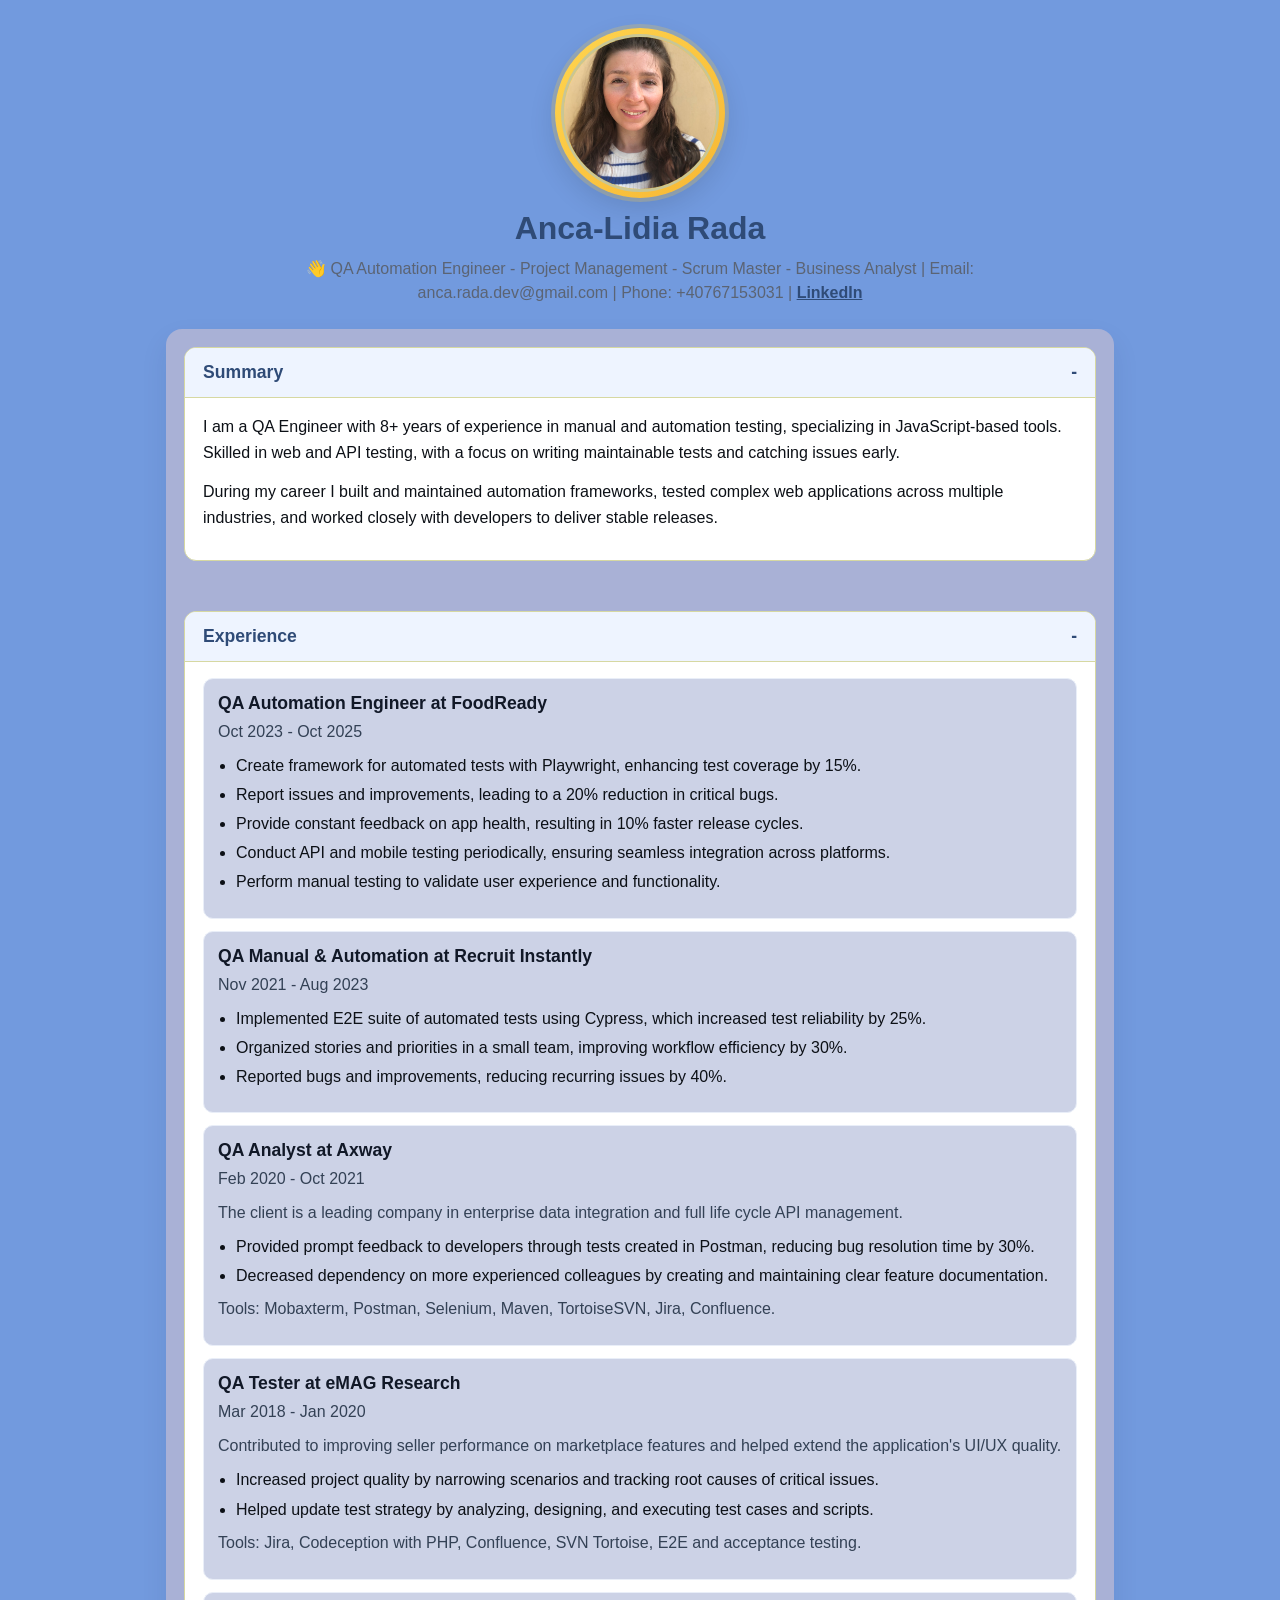
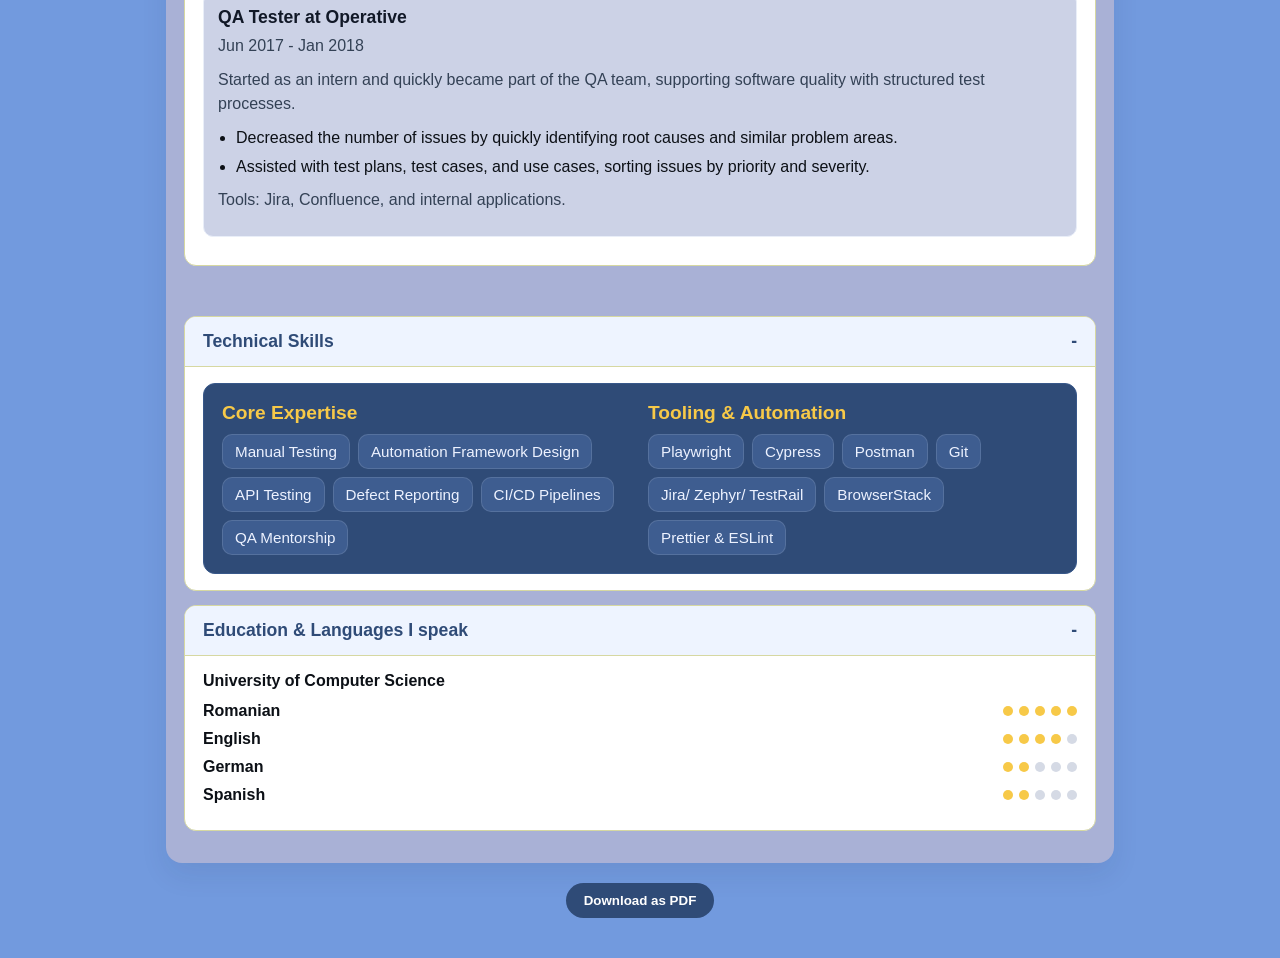
==== index.html @ 8cb0138d "update for small typos" ====
<!DOCTYPE html>
<html lang="en">
  <head>
    <meta charset="UTF-8" />
    <meta name="viewport" content="width=device-width, initial-scale=1.0" />
    <title>Anca Lidia QA</title>
    <link rel="icon" type="image/png" href="./pics/tab-pic.png" />
    <link rel="stylesheet" href="style.css" />
   
  </head>
  <body>
    <div class="page">
      <header data-testid="about-me-info" class="hero">
        <div class="profile-frame">
          <img
            src="./pics/profile-pic.JPG"
            alt="Profile Picture"
            aria-placeholder="profile-picture"
            class="profile-pic"
          />
        </div>
        <h1 data-testid="about-me-title">Anca-Lidia Rada</h1>
        <p data-testid="who-am-I-and-my-contact" class="headline">
          👋 QA Automation Engineer - Project Management - Scrum Master - Business
          Analyst | Email: anca.rada.dev@gmail.com | Phone: +40767153031 |
          <a href="https://www.linkedin.com/in/anca-rada/">LinkedIn</a>
        </p>
      </header>

      <main>
        <details class="collapsible-card" open>
          <summary data-testid="main-title-summary">Summary</summary>
          <div class="details-content">
            <p class="my-intro">
             I am a QA Engineer with 8+ years of experience in manual and automation
              testing, specializing in JavaScript-based tools. Skilled in web
              and API testing, with a focus on writing maintainable tests and
              catching issues early.
            </p>
            <p class="my-intro">
              During my career I built and maintained automation frameworks, tested complex web
              applications across multiple industries, and worked closely with
              developers to deliver stable releases.
            </p>
          </div>
        </details>
        <br> <br>

        <details class="collapsible-card" open>
          <summary data-testid="main-title-experience">Experience</summary>
          <div class="details-content">
            <article class="project">
              <h3>QA Automation Engineer at FoodReady</h3>
              <p>Oct 2023 - Oct 2025</p>
              <ul>
                <li>
                  Create framework for automated tests with Playwright,
                  enhancing test coverage by 15%.
                </li>
                <li>
                  Report issues and improvements, leading to a 20% reduction in
                  critical bugs.
                </li>
                <li>
                  Provide constant feedback on app health, resulting in 10%
                  faster release cycles.
                </li>
                <li>
                  Conduct API and mobile testing periodically, ensuring seamless
                  integration across platforms.
                </li>
                <li>
                  Perform manual testing to validate user experience and
                  functionality.
                </li>
              </ul>
            </article>

            <article class="project">
              <h3>QA Manual & Automation at Recruit Instantly</h3>
              <p>Nov 2021 - Aug 2023</p>
              <ul>
                <li>
                  Implemented E2E suite of automated tests using Cypress, which
                  increased test reliability by 25%.
                </li>
                <li>
                  Organized stories and priorities in a small team, improving
                  workflow efficiency by 30%.
                </li>
                <li>
                  Reported bugs and improvements, reducing recurring issues by
                  40%.
                </li>
              </ul>
            </article>

            <article class="project">
              <h3>QA Analyst at Axway</h3>
              <p>Feb 2020 - Oct 2021</p>
              <p>
                The client is a leading company in enterprise data integration
                and full life cycle API management.
              </p>
              <ul>
                <li>
                  Provided prompt feedback to developers through tests created
                  in Postman, reducing bug resolution time by 30%.
                </li>
                <li>
                  Decreased dependency on more experienced colleagues by
                  creating and maintaining clear feature documentation.
                </li>
              </ul>
              <p>
                Tools: Mobaxterm, Postman, Selenium, Maven, TortoiseSVN, Jira,
                Confluence.
              </p>
            </article>

            <article class="project">
              <h3>QA Tester at eMAG Research</h3>
              <p>Mar 2018 - Jan 2020</p>
              <p>
                Contributed to improving seller performance on marketplace
                features and helped extend the application's UI/UX quality.
              </p>
              <ul>
                <li>
                  Increased project quality by narrowing scenarios and tracking
                  root causes of critical issues.
                </li>
                <li>
                  Helped update test strategy by analyzing, designing, and
                  executing test cases and scripts.
                </li>
              </ul>
              <p>
                Tools: Jira, Codeception with PHP, Confluence, SVN Tortoise,
                E2E and acceptance testing.
              </p>
            </article>

            <article class="project">
              <h3>QA Tester at Operative</h3>
              <p>Jun 2017 - Jan 2018</p>
              <p>
                Started as an intern and quickly became part of the QA team,
                supporting software quality with structured test processes.
              </p>
              <ul>
                <li>
                  Decreased the number of issues by quickly identifying root
                  causes and similar problem areas.
                </li>
                <li>
                  Assisted with test plans, test cases, and use cases, sorting
                  issues by priority and severity.
                </li>
              </ul>
              <p>Tools: Jira, Confluence, and internal applications.</p>
            </article>
          </div>
        </details>
        <br> <br>
        <details class="collapsible-card" open>
          <summary>Technical Skills</summary>
          <div class="details-content">
            <section class="tech-expertise-section">
              <div class="skills-column">
                <h4>Core Expertise</h4>
                <div class="skills-tags">
                  <span class="skill-tag">Manual Testing</span>
                  <span class="skill-tag">Automation Framework Design</span>
                  <span class="skill-tag">API Testing</span>
                  <span class="skill-tag">Defect Reporting</span>
                  <span class="skill-tag">CI/CD Pipelines</span>
                  <span class="skill-tag">QA Mentorship</span>
                </div>
              </div>
              <div class="skills-column">
                <h4>Tooling & Automation</h4>
                <div class="skills-tags">
                  <span class="skill-tag">Playwright</span>
                  <span class="skill-tag">Cypress</span>
                  <span class="skill-tag">Postman</span>
                  <span class="skill-tag">Git</span>
                  <span class="skill-tag">Jira/ Zephyr/ TestRail</span>
                  <span class="skill-tag">BrowserStack</span>
    
                  <span class="skill-tag">Prettier & ESLint</span>
                </div>
              </div>
            </section>
          </div>
        </details>

        <details class="collapsible-card" open>
          <summary>Education & Languages I speak</summary>
          <div class="details-content education-section">
            <p><strong>University of Computer Science</strong></p>

            <div class="language-list">
              <p class="language-row">
                <span class="language-label">Romanian</span>
                <span
                  class="proficiency-dots"
                  data-print="●●●●●"
                  aria-label="Romanian 5 of 5"
                >
                  <span class="proficiency-dot filled"></span>
                  <span class="proficiency-dot filled"></span>
                  <span class="proficiency-dot filled"></span>
                  <span class="proficiency-dot filled"></span>
                  <span class="proficiency-dot filled"></span>
                </span>
              </p>
              <p class="language-row">
                <span class="language-label">English</span>
                <span
                  class="proficiency-dots"
                  data-print="●●●●○"
                  aria-label="English 4 of 5"
                >
                  <span class="proficiency-dot filled"></span>
                  <span class="proficiency-dot filled"></span>
                  <span class="proficiency-dot filled"></span>
                  <span class="proficiency-dot filled"></span>
                  <span class="proficiency-dot"></span>
                </span>
              </p>
              <p class="language-row">
                <span class="language-label">German</span>
                <span
                  class="proficiency-dots"
                  data-print="●●○○○"
                  aria-label="German 2 of 5"
                >
                <span class="proficiency-dots" aria-label="German 2 of 5">
                  <span class="proficiency-dot filled"></span>
                  <span class="proficiency-dot filled"></span>

                  <span class="proficiency-dot "></span>
                  <span class="proficiency-dot "></span>
                  <span class="proficiency-dot"></span>
                </span>
              </p>
              <p class="language-row">
                <span class="language-label">Spanish</span>
                <span
                  class="proficiency-dots"
                  data-print="●●○○○"
                  aria-label="Spanish 2 of 5"
                >
                <span class="proficiency-dots" aria-label="Spanish 2 of 5">
                  <span class="proficiency-dot filled"></span>
                  <span class="proficiency-dot filled"></span>
                  <span class="proficiency-dot "></span>
                  <span class="proficiency-dot "></span>
                  <span class="proficiency-dot"></span>
                </span>
              </p>
            </div>
          </div>
        </details>
      </main>

      <footer>
        <button id="download-my-cv" class="download-btn">
        
            Download as PDF
        </button>
        <script defer> 
            const downloadBtn = document.getElementById("download-my-cv");
    
            downloadBtn.addEventListener("click", function() {
                window.print();
            });
        </script>
      </footer>
    </div>
  </body>
</html>
---- style.css ----
:root {
  --bg: #729ade;
  --surface: #a9b1d6;
  --text: #0c1016;
  --muted: #5b6474;
  --primary: #2f4b77;
  --primary-soft: #3e5d90;
  --accent: #f7c948;
  --border: #d6d8a2;
}

* {
  box-sizing: border-box;
}

body {
  margin: 0;
  font-family: Arial, sans-serif;
  background: var(--bg);
  color: var(--text);
}

.page {
  max-width: 980px;
  margin: 0 auto;
  padding: 28px 16px 40px;
}

.hero {
  text-align: center;
  margin-bottom: 24px;
}

.profile-frame {
  width: 170px;
  height: 170px;
  margin: 0 auto 12px;
  border-radius: 50%;
  padding: 6px;
  background: linear-gradient(135deg, #ffd54f, #f7b733);
  box-shadow: 0 0 0 4px rgba(247, 201, 72, 0.25), 0 10px 28px rgba(0, 0, 0, 0.12);
}

.profile-pic {
  width: 100%;
  height: 100%;
  object-fit: cover;
  border-radius: 50%;
  border: 3px solid #c9c694;
}

[data-testid="about-me-title"] {
  margin: 8px 0 10px;
  color: var(--primary);
  font-size: 2rem;
}

.headline {
  margin: 0 auto;
  max-width: 860px;
  color: var(--muted);
  line-height: 1.5;
}

.headline a {
  color: var(--primary);
  font-weight: 600;
}

main {
  background: var(--surface);
  border-radius: 16px;
  box-shadow: 0 12px 28px rgba(30, 41, 59, 0.08);
  padding: 18px;
}

.collapsible-card {
  border: 1px solid var(--border);
  border-radius: 12px;
  margin-bottom: 14px;
  overflow: hidden;
  background: #ffffff;
}

.collapsible-card > summary {
  list-style: none;
  cursor: pointer;
  font-size: 1.1rem;
  font-weight: 700;
  padding: 14px 18px;
  background: #eef4ff;
  color: var(--primary);
  border-bottom: 1px solid transparent;
}

.collapsible-card > summary::-webkit-details-marker {
  display: none;
}

.collapsible-card > summary::after {
  content: "+";
  float: right;
  font-weight: 700;
}

.collapsible-card[open] > summary {
  border-bottom-color: var(--border);
}

.collapsible-card[open] > summary::after {
  content: "-";
}

.details-content {
  padding: 16px 18px;
}

.my-intro {
  margin: 0 0 12px;
  line-height: 1.65;
}

.project {
  background: #ccd2e6;
  border: 1px solid #e9eef8;
  border-radius: 10px;
  padding: 14px;
  margin-bottom: 12px;
}

.project h3 {
  margin: 0 0 6px;
  font-size: 1.1rem;
  color: #111827;
}

.project p {
  margin: 0 0 10px;
  color: #334155;
  line-height: 1.5;
}

.project ul {
  margin: 0 0 10px;
  padding-left: 18px;
}

.project li {
  margin-bottom: 6px;
  line-height: 1.45;
}

.tech-expertise-section {
  background: var(--primary);
  border: 1px solid #38588a;
  border-radius: 12px;
  padding: 18px;
  display: grid;
  gap: 16px;
  grid-template-columns: repeat(auto-fit, minmax(260px, 1fr));
}

.skills-column h4 {
  margin: 0 0 10px;
  color: var(--accent);
  font-size: 1.2rem;
}

.skills-tags {
  display: flex;
  flex-wrap: wrap;
  gap: 8px;
}

.skill-tag {
  display: inline-flex;
  align-items: center;
  border: 1px solid rgba(255, 255, 255, 0.12);
  border-radius: 10px;
  padding: 8px 12px;
  background: var(--primary-soft);
  color: #edf2ff;
  font-size: 0.95rem;
}

.education-section p {
  margin: 0 0 10px;
}

.language-list {
  margin-top: 12px;
}

.language-row {
  display: flex;
  justify-content: space-between;
  align-items: center;
  gap: 10px;
  margin: 8px 0;
}

.language-label {
  font-weight: 600;
}

.proficiency-dots {
  display: inline-flex;
  gap: 6px;
}

.proficiency-dot {
  width: 10px;
  height: 10px;
  border-radius: 50%;
  background: #d5dae5;
}

.proficiency-dot.filled {
  background: var(--accent);
}

footer {
  display: flex;
  justify-content: center;
  margin-top: 20px;
}

.download-btn {
  border: none;
  border-radius: 999px;
  background: var(--primary);
  color: #fff;
  padding: 10px 18px;
  font-weight: 600;
  cursor: pointer;
}

.download-btn:hover {
  background: #23395d;
}

@media print {
  * {
    -webkit-print-color-adjust: exact;
    print-color-adjust: exact;
  }

  body {
    background: #ffffff;
  }

  .page {
    max-width: none;
    margin: 0;
    padding: 0;
  }

  main {
    box-shadow: none;
    border-radius: 0;
    padding: 0;
  }

  footer,
  .download-btn {
    display: none !important;
  }

  /* Avoid the grey print artifact around the photo frame */
  .profile-frame {
    background: none;
    box-shadow: none;
    padding: 0;
    border: 4px solid #f7c948;
  }

  .profile-pic {
    border: none;
  }

  .collapsible-card {
    break-inside: auto;
    page-break-inside: auto;
    box-shadow: none;
    overflow: visible;
    margin-bottom: 8px;
  }

  .details-content {
    break-inside: auto;
    page-break-inside: auto;
  }

  .project {
    break-inside: auto;
    page-break-inside: auto;
  }

  .collapsible-card > summary::after {
    content: "";
  }

  /* Force language proficiency to be visible in print */
  .proficiency-dots {
    gap: 0;
  }

  .proficiency-dots .proficiency-dot {
    display: none;
  }

  .proficiency-dots::before {
    content: attr(data-print);
    letter-spacing: 2px;
    color: #111827;
    font-size: 12px;
    font-weight: 700;
  }
}
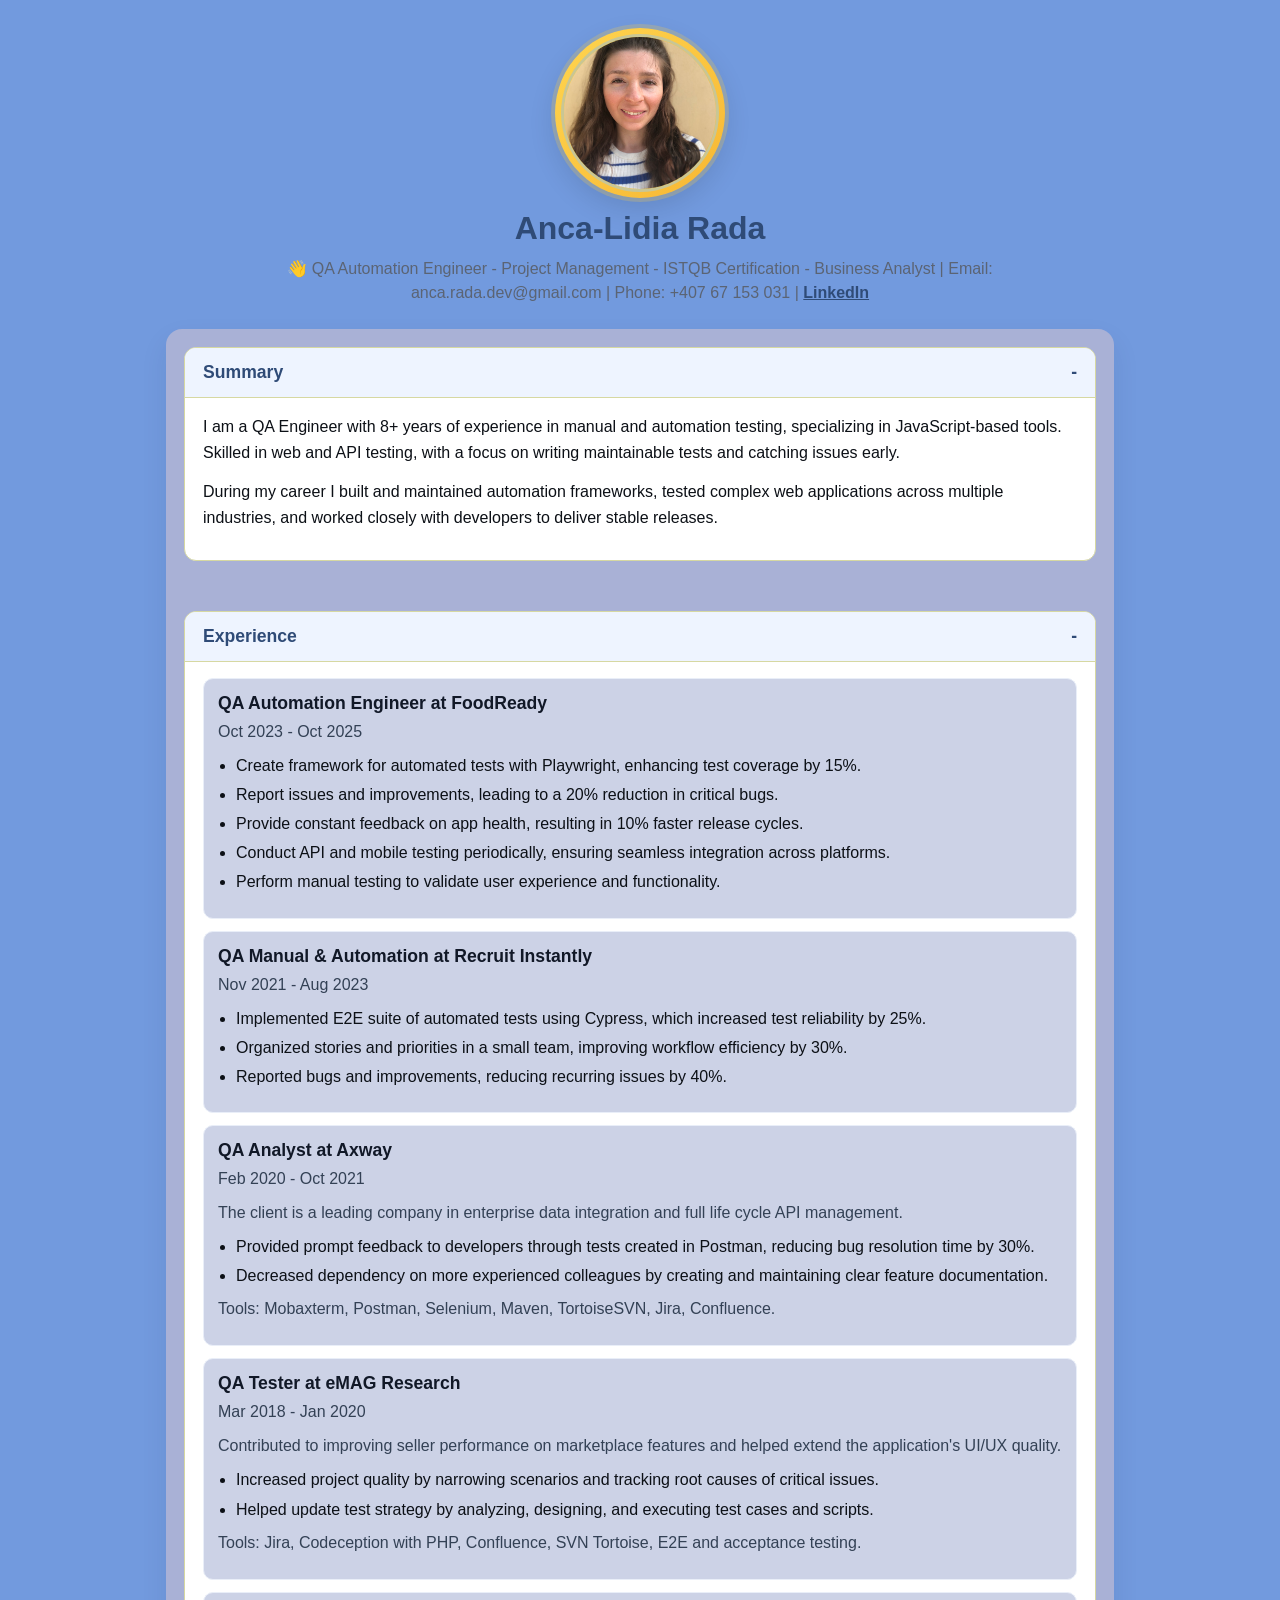
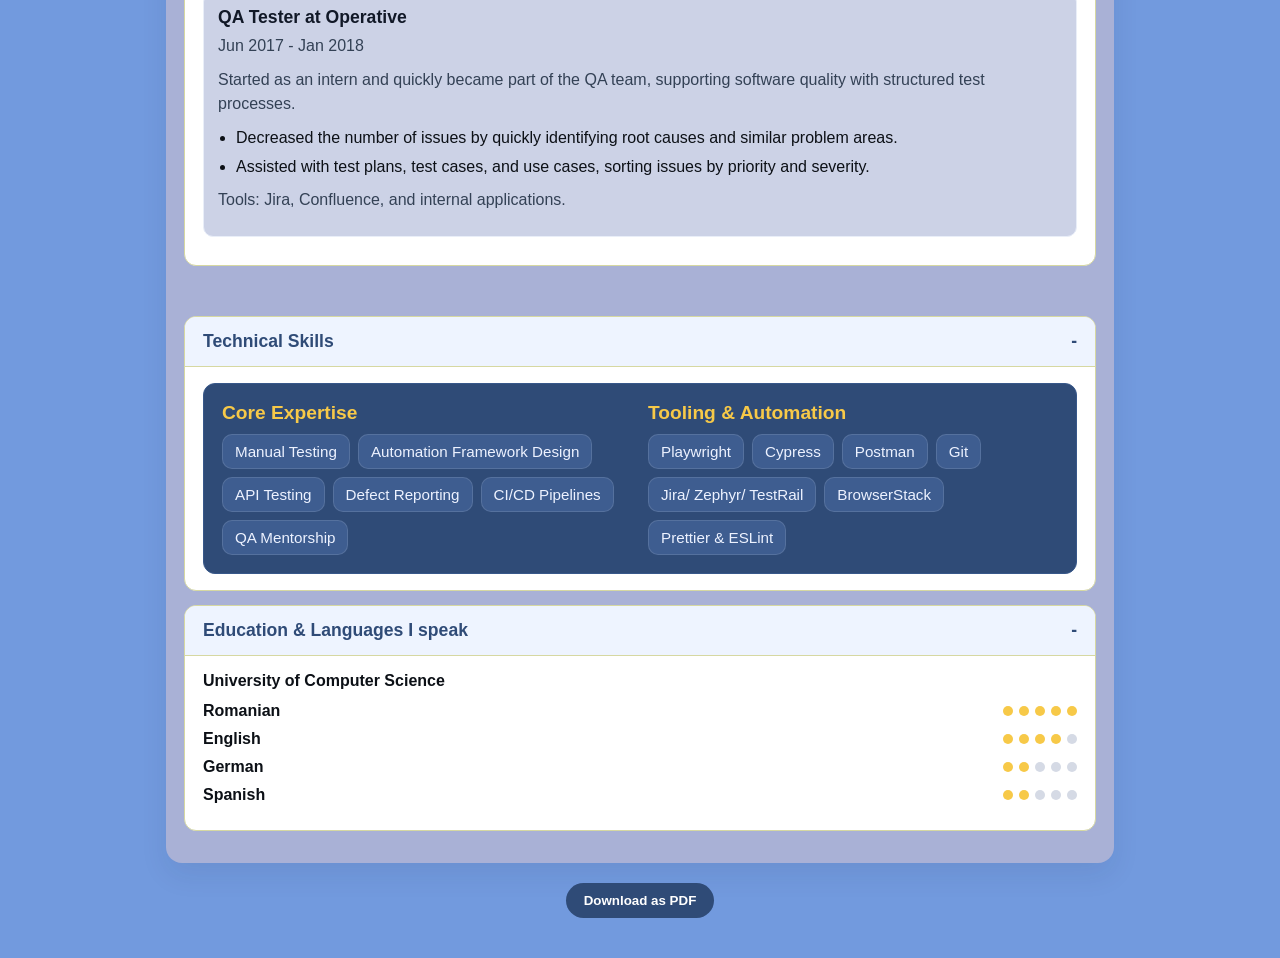
==== commit 4c2947f8: "add skill" ====
--- a/index.html
+++ b/index.html
@@ -21,8 +21,8 @@
         </div>
         <h1 data-testid="about-me-title">Anca-Lidia Rada</h1>
         <p data-testid="who-am-I-and-my-contact" class="headline">
-          👋 QA Automation Engineer - Project Management - Scrum Master - Business
-          Analyst | Email: anca.rada.dev@gmail.com | Phone: +40767153031 |
+          👋 QA Automation Engineer - Project Management - ISTQB Certification - Business
+          Analyst | Email: anca.rada.dev@gmail.com | Phone: +407 67 153 031 |
           <a href="https://www.linkedin.com/in/anca-rada/">LinkedIn</a>
         </p>
       </header>
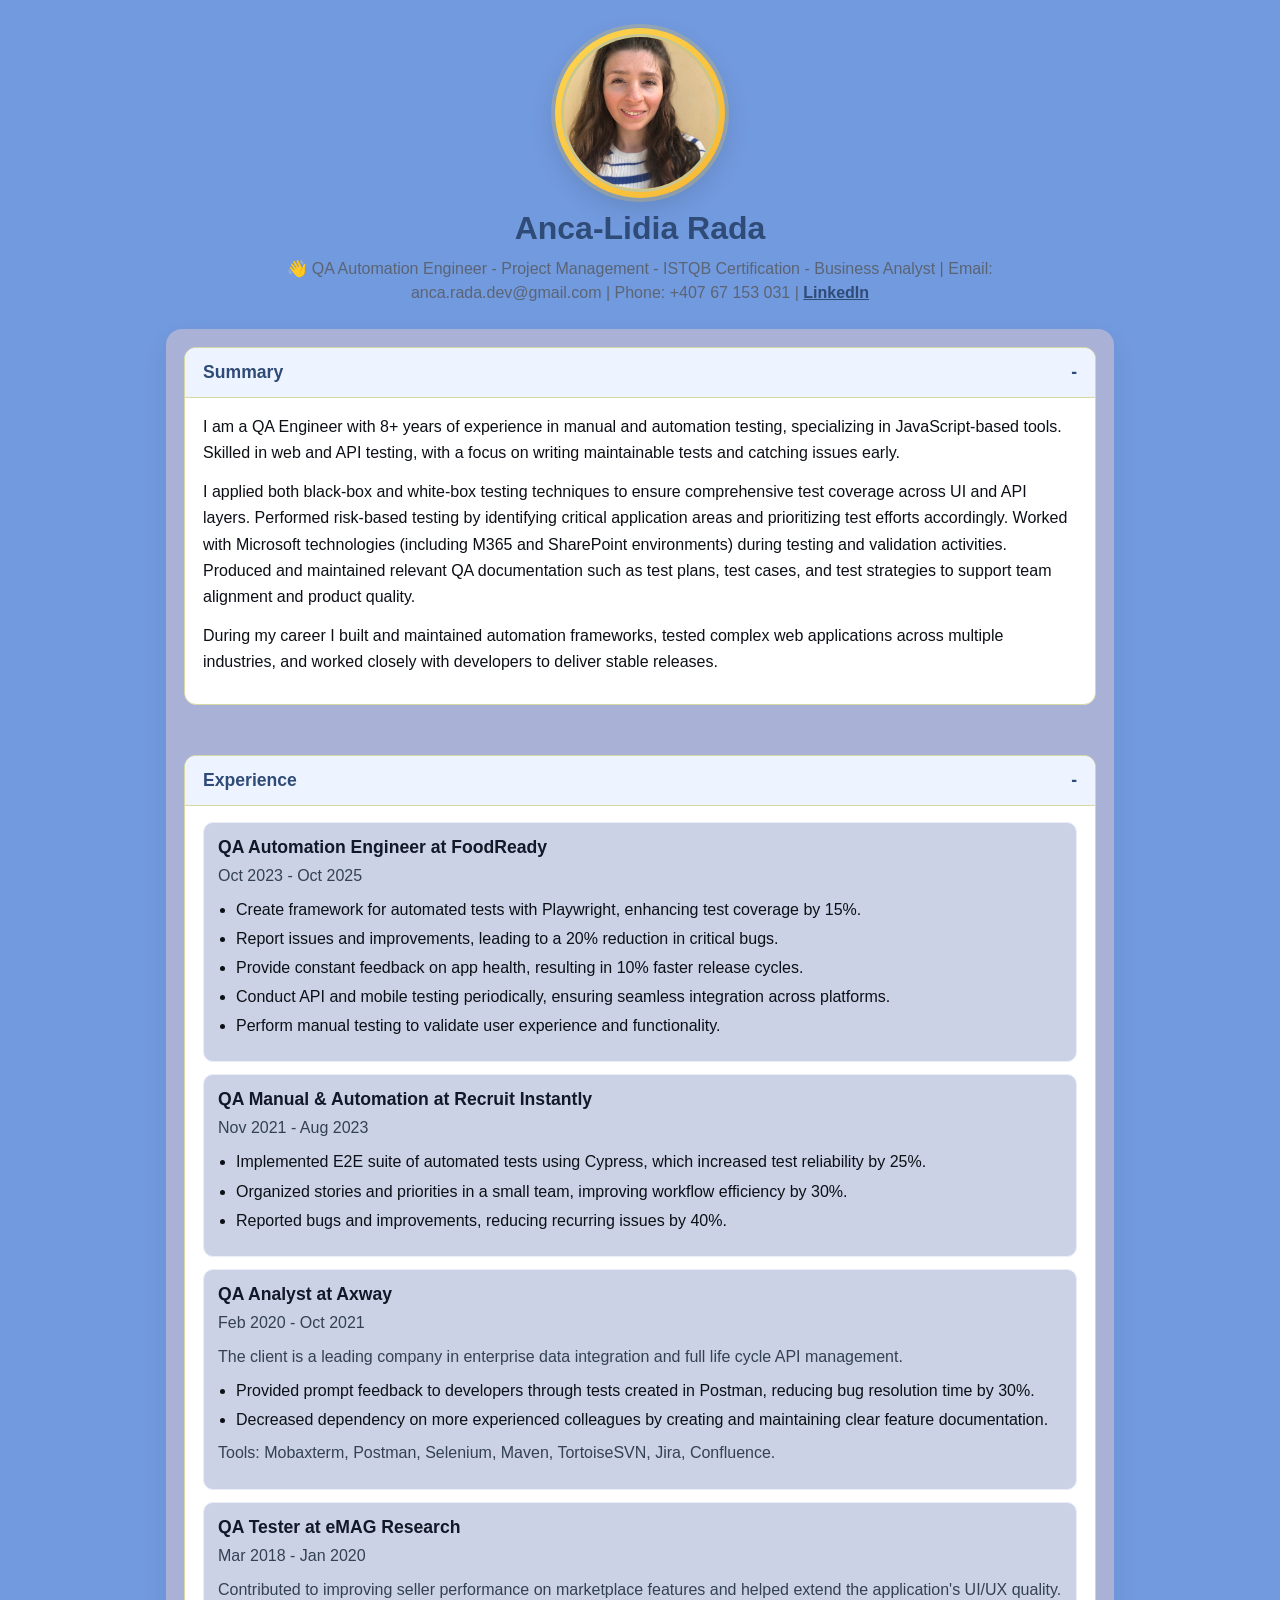
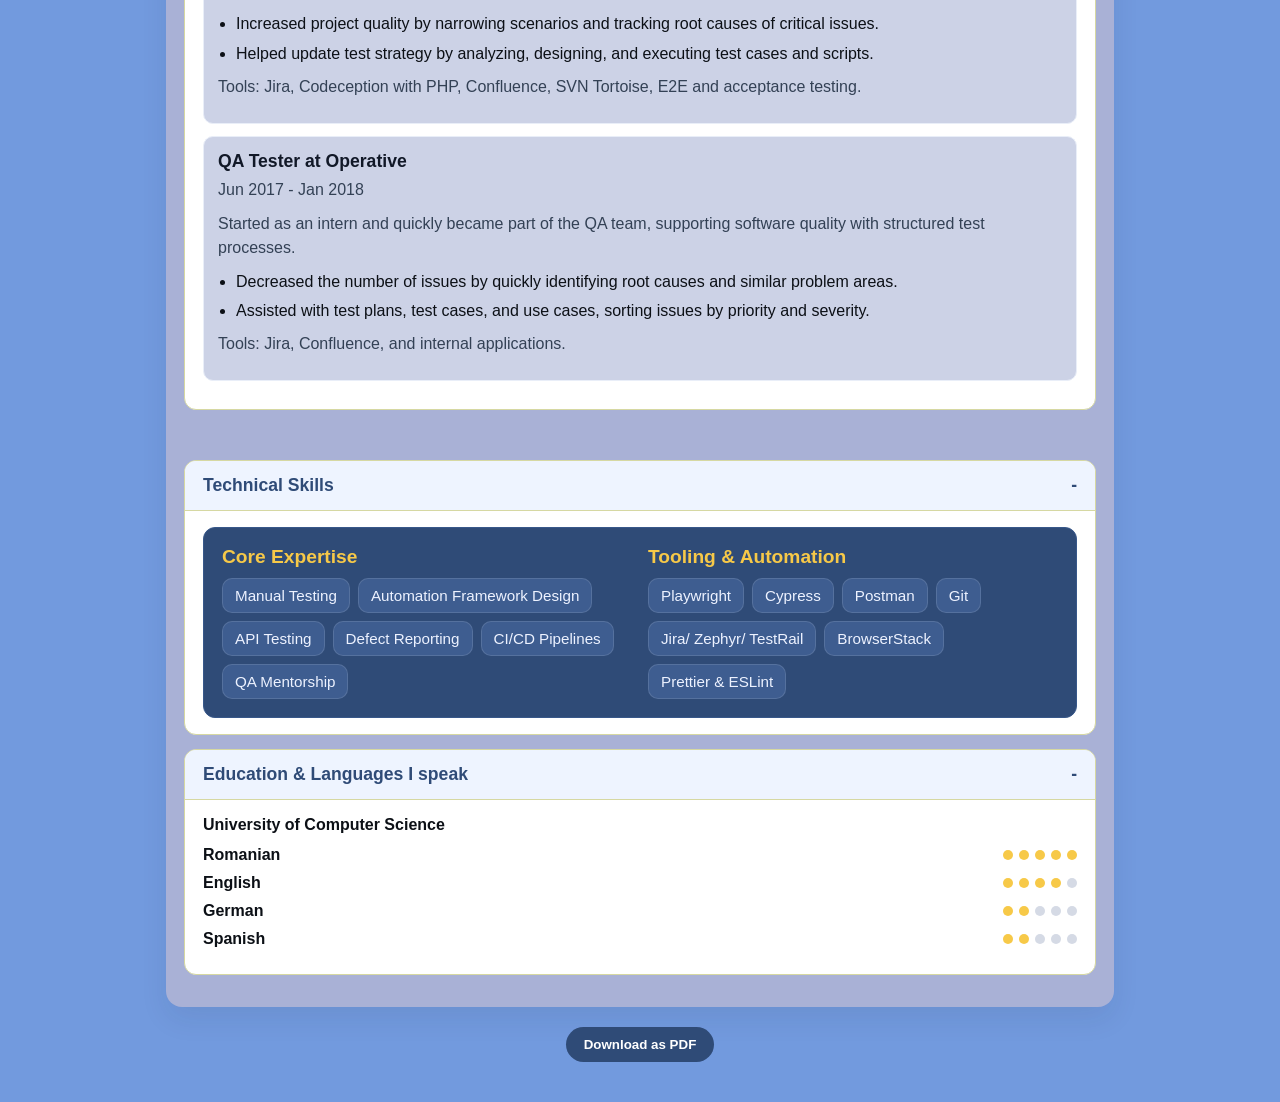
==== commit 97b028c0: "Enhance introduction with testing experience details Added details about testing techniques and QA d" ====
--- a/index.html
+++ b/index.html
@@ -37,6 +37,15 @@
               and API testing, with a focus on writing maintainable tests and
               catching issues early.
             </p>
+            <p class='my-intro'>
+             I applied both black-box and white-box testing techniques to ensure 
+              comprehensive test coverage across UI and API layers. Performed risk-based
+              testing by identifying critical application areas and prioritizing test efforts 
+              accordingly. Worked with Microsoft technologies (including M365 and SharePoint 
+              environments) during testing and validation activities. Produced and maintained relevant 
+              QA documentation such as test plans, test cases, and test strategies to support team alignment
+              and product quality.
+            </p>
             <p class="my-intro">
               During my career I built and maintained automation frameworks, tested complex web
               applications across multiple industries, and worked closely with
@@ -280,4 +289,4 @@
       </footer>
     </div>
   </body>
-</html>+</html>
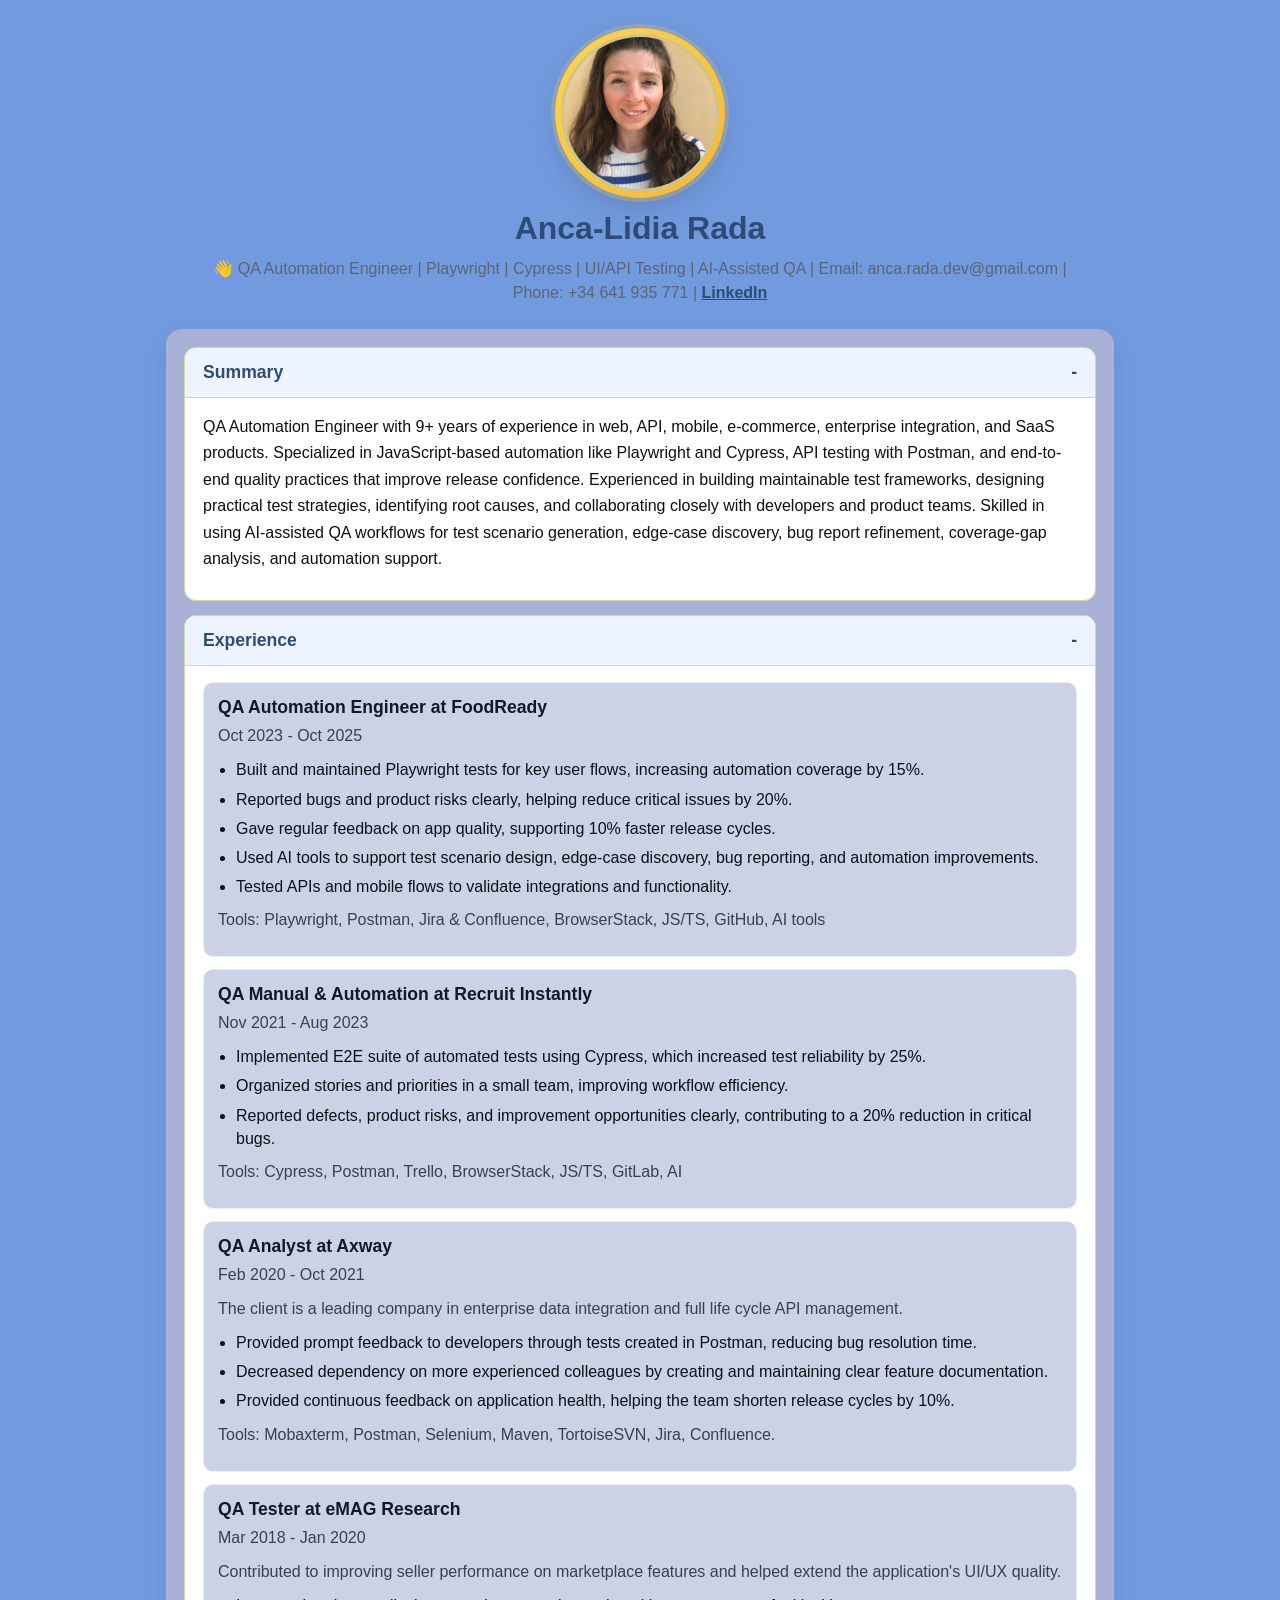
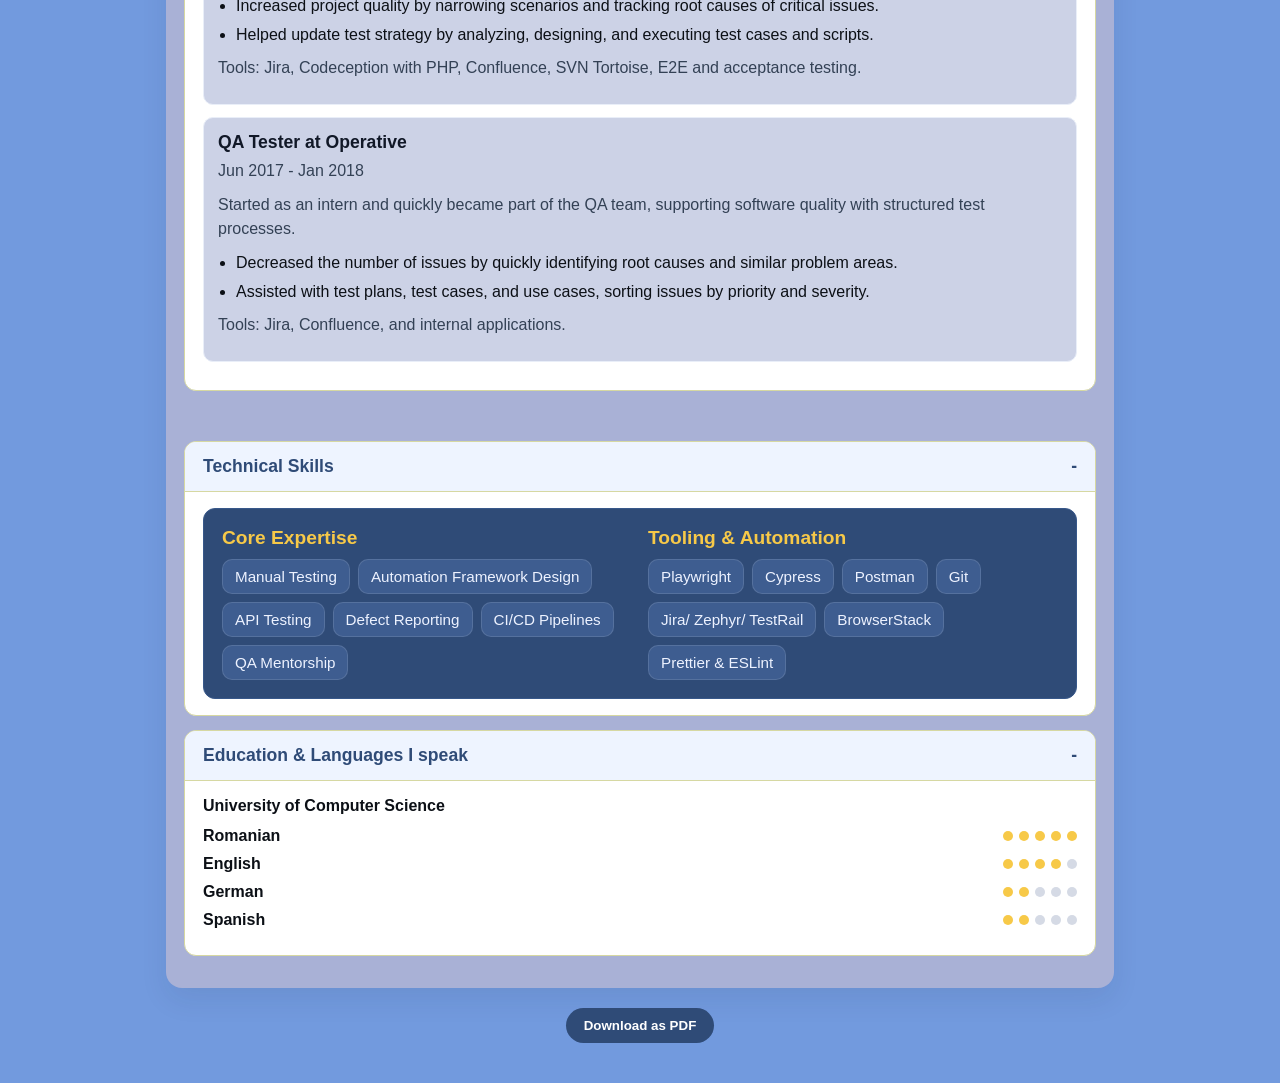
==== commit 9b688e01: "update text" ====
--- a/index.html
+++ b/index.html
@@ -21,8 +21,8 @@
         </div>
         <h1 data-testid="about-me-title">Anca-Lidia Rada</h1>
         <p data-testid="who-am-I-and-my-contact" class="headline">
-          👋 QA Automation Engineer - Project Management - ISTQB Certification - Business
-          Analyst | Email: anca.rada.dev@gmail.com | Phone: +407 67 153 031 |
+          👋 QA Automation Engineer | Playwright | Cypress | UI/API Testing | AI-Assisted QA
+                 | Email: anca.rada.dev@gmail.com | Phone: +34 641 935 771 |
           <a href="https://www.linkedin.com/in/anca-rada/">LinkedIn</a>
         </p>
       </header>
@@ -32,29 +32,11 @@
           <summary data-testid="main-title-summary">Summary</summary>
           <div class="details-content">
             <p class="my-intro">
-             I am a QA Engineer with 8+ years of experience in manual and automation
-              testing, specializing in JavaScript-based tools. Skilled in web
-              and API testing, with a focus on writing maintainable tests and
-              catching issues early.
+              QA Automation Engineer with 9+ years of experience in web, API, mobile, e-commerce, enterprise integration, and SaaS products. Specialized in JavaScript-based automation like Playwright and Cypress, API testing with Postman, and end-to-end quality practices that improve release confidence. Experienced in building maintainable test frameworks, designing practical test strategies, identifying root causes, and collaborating closely with developers and product teams. Skilled in using AI-assisted QA workflows for test scenario generation, edge-case discovery, bug report refinement, coverage-gap analysis, and automation support.
             </p>
-            <p class='my-intro'>
-             I applied both black-box and white-box testing techniques to ensure 
-              comprehensive test coverage across UI and API layers. Performed risk-based
-              testing by identifying critical application areas and prioritizing test efforts 
-              accordingly. Worked with Microsoft technologies (including M365 and SharePoint 
-              environments) during testing and validation activities. Produced and maintained relevant 
-              QA documentation such as test plans, test cases, and test strategies to support team alignment
-              and product quality.
-            </p>
-            <p class="my-intro">
-              During my career I built and maintained automation frameworks, tested complex web
-              applications across multiple industries, and worked closely with
-              developers to deliver stable releases.
-            </p>
-          </div>
-        </details>
-        <br> <br>
-
+          </div>
+        </details>
+      
         <details class="collapsible-card" open>
           <summary data-testid="main-title-experience">Experience</summary>
           <div class="details-content">
@@ -63,26 +45,21 @@
               <p>Oct 2023 - Oct 2025</p>
               <ul>
                 <li>
-                  Create framework for automated tests with Playwright,
-                  enhancing test coverage by 15%.
-                </li>
-                <li>
-                  Report issues and improvements, leading to a 20% reduction in
-                  critical bugs.
-                </li>
-                <li>
-                  Provide constant feedback on app health, resulting in 10%
-                  faster release cycles.
-                </li>
-                <li>
-                  Conduct API and mobile testing periodically, ensuring seamless
-                  integration across platforms.
-                </li>
-                <li>
-                  Perform manual testing to validate user experience and
-                  functionality.
-                </li>
-              </ul>
+                  Built and maintained Playwright tests for key user flows, increasing automation coverage by 15%.
+                </li>
+                <li>
+                  Reported bugs and product risks clearly, helping reduce critical issues by 20%.  
+                </li>
+                <li>
+                  Gave regular feedback on app quality, supporting 10% faster release cycles.
+                </li>
+                <li>
+                  Used AI tools to support test scenario design, edge-case discovery, bug reporting, and automation improvements. 
+                            </li>
+                  <li>Tested APIs and mobile flows to validate integrations and functionality.</li>
+                
+              </ul>
+              <p>Tools: Playwright, Postman, Jira & Confluence, BrowserStack, JS/TS, GitHub, AI tools</p>
             </article>
 
             <article class="project">
@@ -95,13 +72,14 @@
                 </li>
                 <li>
                   Organized stories and priorities in a small team, improving
-                  workflow efficiency by 30%.
-                </li>
-                <li>
-                  Reported bugs and improvements, reducing recurring issues by
-                  40%.
-                </li>
-              </ul>
+                  workflow efficiency.
+                </li>
+                <li>
+
+                  Reported defects, product risks, and improvement opportunities clearly, contributing to a 20% reduction in critical bugs.
+                </li>
+              </ul>
+              <p>Tools: Cypress, Postman, Trello, BrowserStack, JS/TS, GitLab, AI</p>
             </article>
 
             <article class="project">
@@ -114,12 +92,13 @@
               <ul>
                 <li>
                   Provided prompt feedback to developers through tests created
-                  in Postman, reducing bug resolution time by 30%.
+                  in Postman, reducing bug resolution time.
                 </li>
                 <li>
                   Decreased dependency on more experienced colleagues by
                   creating and maintaining clear feature documentation.
                 </li>
+                <li>Provided continuous feedback on application health, helping the team shorten release cycles by 10%.</li>
               </ul>
               <p>
                 Tools: Mobaxterm, Postman, Selenium, Maven, TortoiseSVN, Jira,
@@ -289,4 +268,4 @@
       </footer>
     </div>
   </body>
-</html>
+</html>
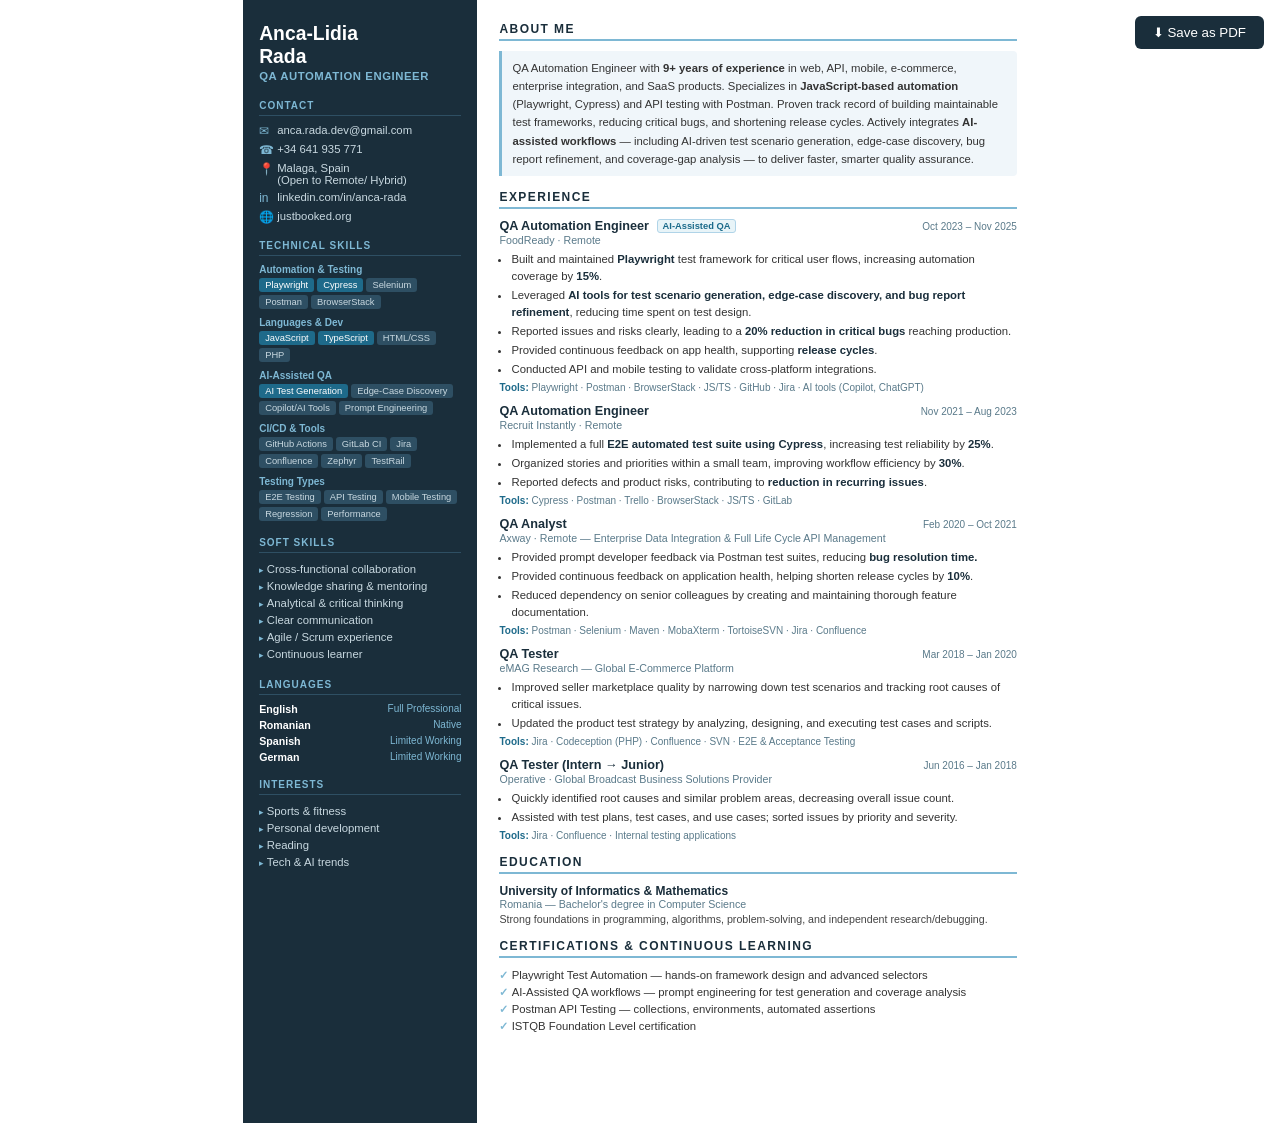
==== commit 0db0063e: "update CV" ====
--- a/index.html
+++ b/index.html
@@ -1,271 +1,314 @@
 <!DOCTYPE html>
 <html lang="en">
-  <head>
-    <meta charset="UTF-8" />
-    <meta name="viewport" content="width=device-width, initial-scale=1.0" />
-    <title>Anca Lidia QA</title>
-    <link rel="icon" type="image/png" href="./pics/tab-pic.png" />
-    <link rel="stylesheet" href="style.css" />
-   
-  </head>
-  <body>
-    <div class="page">
-      <header data-testid="about-me-info" class="hero">
-        <div class="profile-frame">
-          <img
-            src="./pics/profile-pic.JPG"
-            alt="Profile Picture"
-            aria-placeholder="profile-picture"
-            class="profile-pic"
-          />
-        </div>
-        <h1 data-testid="about-me-title">Anca-Lidia Rada</h1>
-        <p data-testid="who-am-I-and-my-contact" class="headline">
-          👋 QA Automation Engineer | Playwright | Cypress | UI/API Testing | AI-Assisted QA
-                 | Email: anca.rada.dev@gmail.com | Phone: +34 641 935 771 |
-          <a href="https://www.linkedin.com/in/anca-rada/">LinkedIn</a>
-        </p>
-      </header>
-
-      <main>
-        <details class="collapsible-card" open>
-          <summary data-testid="main-title-summary">Summary</summary>
-          <div class="details-content">
-            <p class="my-intro">
-              QA Automation Engineer with 9+ years of experience in web, API, mobile, e-commerce, enterprise integration, and SaaS products. Specialized in JavaScript-based automation like Playwright and Cypress, API testing with Postman, and end-to-end quality practices that improve release confidence. Experienced in building maintainable test frameworks, designing practical test strategies, identifying root causes, and collaborating closely with developers and product teams. Skilled in using AI-assisted QA workflows for test scenario generation, edge-case discovery, bug report refinement, coverage-gap analysis, and automation support.
-            </p>
-          </div>
-        </details>
+<head>
+<meta charset="UTF-8">
+<meta name="viewport" content="width=device-width, initial-scale=1.0">
+<title>Anca-Lidia Rada – QA Automation Engineer</title>
+<style>
+  * { margin: 0; padding: 0; box-sizing: border-box; }
+  body { font-family: 'Segoe UI', Arial, sans-serif; font-size: 9.5pt; color: #222; background: #fff; }
+
+  .page { display: flex; width: 210mm; min-height: 297mm; margin: 0 auto; }
+
+  /* LEFT SIDEBAR */
+  .sidebar { width: 62mm; background: #1a2e3b; color: #e8edf0; padding: 22px 16px; flex-shrink: 0; }
+  .sidebar h1 { font-size: 14.5pt; font-weight: 700; color: #fff; line-height: 1.2; margin-bottom: 2px; }
+  .sidebar .title { font-size: 8.5pt; color: #7eb8d4; text-transform: uppercase; letter-spacing: 0.05em; margin-bottom: 18px; font-weight: 600; }
+  .sidebar-section { margin-bottom: 16px; }
+  .sidebar-section h2 { font-size: 7.5pt; text-transform: uppercase; letter-spacing: 0.1em; color: #7eb8d4; border-bottom: 1px solid #2e4f63; padding-bottom: 4px; margin-bottom: 8px; font-weight: 700; }
+  .sidebar-section p, .sidebar-section li { font-size: 8.5pt; color: #c8d8e0; line-height: 1.5; }
+  .sidebar-section ul { padding-left: 0; list-style: none; }
+  .sidebar-section ul li::before { content: "▸ "; color: #7eb8d4; font-size: 7pt; }
+  .contact-item { display: flex; align-items: flex-start; gap: 6px; margin-bottom: 5px; font-size: 8.5pt; color: #c8d8e0; }
+  .contact-icon { color: #7eb8d4; width: 12px; flex-shrink: 0; font-size: 9pt; }
+
+  .skill-group { margin-bottom: 8px; }
+  .skill-group-title { font-size: 7.5pt; color: #7eb8d4; margin-bottom: 3px; font-weight: 600; }
+  .skill-tags { display: flex; flex-wrap: wrap; gap: 3px; }
+  .skill-tag { background: #2e4f63; color: #c8d8e0; font-size: 7pt; padding: 2px 6px; border-radius: 3px; }
+  .skill-tag.highlight { background: #1e6a8a; color: #fff; }
+
+  .lang-row { display: flex; justify-content: space-between; margin-bottom: 4px; font-size: 8pt; }
+  .lang-name { color: #fff; font-weight: 600; }
+  .lang-level { color: #7eb8d4; font-size: 7.5pt; }
+
+  /* MAIN CONTENT */
+  .main { flex: 1; padding: 22px 20px 22px 22px; }
+  .section { margin-bottom: 14px; }
+  .section-title { font-size: 9pt; text-transform: uppercase; letter-spacing: 0.12em; color: #1a2e3b; font-weight: 700; border-bottom: 2px solid #7eb8d4; padding-bottom: 3px; margin-bottom: 10px; }
+
+  .about { font-size: 8.5pt; line-height: 1.6; color: #333; background: #f0f6fa; border-left: 3px solid #7eb8d4; padding: 8px 10px; border-radius: 0 4px 4px 0; }
+
+  .exp-item { margin-bottom: 11px; }
+  .exp-header { display: flex; justify-content: space-between; align-items: baseline; margin-bottom: 1px; }
+  .exp-title { font-size: 9.5pt; font-weight: 700; color: #1a2e3b; }
+  .exp-date { font-size: 7.5pt; color: #5a7a8a; white-space: nowrap; }
+  .exp-company { font-size: 8pt; color: #5a7a8a; margin-bottom: 5px; }
+  .exp-item ul { padding-left: 12px; }
+  .exp-item ul li { font-size: 8.5pt; line-height: 1.5; color: #333; margin-bottom: 2px; }
+  .exp-item ul li strong { color: #1a2e3b; }
+  .tools-line { font-size: 7.5pt; color: #5a7a8a; margin-top: 4px; }
+  .tools-line span { color: #1e6a8a; font-weight: 600; }
+  .ai-badge { display: inline-block; background: #e8f4f8; color: #1a6a8a; font-size: 7pt; padding: 1px 5px; border-radius: 3px; border: 1px solid #b0d4e8; margin-left: 4px; vertical-align: middle; font-weight: 600; }
+
+  .edu-item { margin-bottom: 6px; }
+  .edu-title { font-size: 9pt; font-weight: 700; color: #1a2e3b; }
+  .edu-sub { font-size: 8pt; color: #5a7a8a; }
+
+  .cert-item { font-size: 8.5pt; color: #333; margin-bottom: 3px; }
+  .cert-item::before { content: "✓ "; color: #7eb8d4; font-weight: 700; }
+
+  @media print {
+    body { -webkit-print-color-adjust: exact; print-color-adjust: exact; }
+    .page { width: 100%; margin: 0; }
+    .print-btn { display: none; }
+  }
+  .print-btn { position: fixed; top: 16px; right: 16px; background: #1a2e3b; color: #fff; border: none; padding: 9px 18px; border-radius: 6px; cursor: pointer; font-size: 10pt; z-index: 100; }
+  .print-btn:hover { background: #1e6a8a; }
+
+   /* Avoid the grey print artifact around the photo frame */
+   .profile-frame {
+    background: none;
+    box-shadow: none;
+    padding: 0;
+    border: 4px solid #f7c948;
+  }
+
+  .profile-pic {
+    border: none;
+  }
+
+
+.profile-frame {
+  width: 170px;
+  height: 170px;
+  margin: 0 auto 12px;
+  border-radius: 50%;
+  padding: 6px;
+  background: linear-gradient(135deg, #ffd54f, #f7b733);
+  box-shadow: 0 0 0 4px rgba(247, 201, 72, 0.25), 0 10px 28px rgba(0, 0, 0, 0.12);
+}
+
+.profile-pic {
+  width: 100%;
+  height: 100%;
+  object-fit: cover;
+  border-radius: 50%;
+  border: 3px solid #c9c694;
+}
+</style>
+</head>
+<body>
+    <!-- <div class="profile-frame">
+        <img
+          src="./pics/profile-pic.JPG"
+          alt="Profile Picture"
+          aria-placeholder="profile-picture"
+          class="profile-pic"
+        />
+      </div> -->
       
-        <details class="collapsible-card" open>
-          <summary data-testid="main-title-experience">Experience</summary>
-          <div class="details-content">
-            <article class="project">
-              <h3>QA Automation Engineer at FoodReady</h3>
-              <p>Oct 2023 - Oct 2025</p>
-              <ul>
-                <li>
-                  Built and maintained Playwright tests for key user flows, increasing automation coverage by 15%.
-                </li>
-                <li>
-                  Reported bugs and product risks clearly, helping reduce critical issues by 20%.  
-                </li>
-                <li>
-                  Gave regular feedback on app quality, supporting 10% faster release cycles.
-                </li>
-                <li>
-                  Used AI tools to support test scenario design, edge-case discovery, bug reporting, and automation improvements. 
-                            </li>
-                  <li>Tested APIs and mobile flows to validate integrations and functionality.</li>
-                
-              </ul>
-              <p>Tools: Playwright, Postman, Jira & Confluence, BrowserStack, JS/TS, GitHub, AI tools</p>
-            </article>
-
-            <article class="project">
-              <h3>QA Manual & Automation at Recruit Instantly</h3>
-              <p>Nov 2021 - Aug 2023</p>
-              <ul>
-                <li>
-                  Implemented E2E suite of automated tests using Cypress, which
-                  increased test reliability by 25%.
-                </li>
-                <li>
-                  Organized stories and priorities in a small team, improving
-                  workflow efficiency.
-                </li>
-                <li>
-
-                  Reported defects, product risks, and improvement opportunities clearly, contributing to a 20% reduction in critical bugs.
-                </li>
-              </ul>
-              <p>Tools: Cypress, Postman, Trello, BrowserStack, JS/TS, GitLab, AI</p>
-            </article>
-
-            <article class="project">
-              <h3>QA Analyst at Axway</h3>
-              <p>Feb 2020 - Oct 2021</p>
-              <p>
-                The client is a leading company in enterprise data integration
-                and full life cycle API management.
-              </p>
-              <ul>
-                <li>
-                  Provided prompt feedback to developers through tests created
-                  in Postman, reducing bug resolution time.
-                </li>
-                <li>
-                  Decreased dependency on more experienced colleagues by
-                  creating and maintaining clear feature documentation.
-                </li>
-                <li>Provided continuous feedback on application health, helping the team shorten release cycles by 10%.</li>
-              </ul>
-              <p>
-                Tools: Mobaxterm, Postman, Selenium, Maven, TortoiseSVN, Jira,
-                Confluence.
-              </p>
-            </article>
-
-            <article class="project">
-              <h3>QA Tester at eMAG Research</h3>
-              <p>Mar 2018 - Jan 2020</p>
-              <p>
-                Contributed to improving seller performance on marketplace
-                features and helped extend the application's UI/UX quality.
-              </p>
-              <ul>
-                <li>
-                  Increased project quality by narrowing scenarios and tracking
-                  root causes of critical issues.
-                </li>
-                <li>
-                  Helped update test strategy by analyzing, designing, and
-                  executing test cases and scripts.
-                </li>
-              </ul>
-              <p>
-                Tools: Jira, Codeception with PHP, Confluence, SVN Tortoise,
-                E2E and acceptance testing.
-              </p>
-            </article>
-
-            <article class="project">
-              <h3>QA Tester at Operative</h3>
-              <p>Jun 2017 - Jan 2018</p>
-              <p>
-                Started as an intern and quickly became part of the QA team,
-                supporting software quality with structured test processes.
-              </p>
-              <ul>
-                <li>
-                  Decreased the number of issues by quickly identifying root
-                  causes and similar problem areas.
-                </li>
-                <li>
-                  Assisted with test plans, test cases, and use cases, sorting
-                  issues by priority and severity.
-                </li>
-              </ul>
-              <p>Tools: Jira, Confluence, and internal applications.</p>
-            </article>
-          </div>
-        </details>
-        <br> <br>
-        <details class="collapsible-card" open>
-          <summary>Technical Skills</summary>
-          <div class="details-content">
-            <section class="tech-expertise-section">
-              <div class="skills-column">
-                <h4>Core Expertise</h4>
-                <div class="skills-tags">
-                  <span class="skill-tag">Manual Testing</span>
-                  <span class="skill-tag">Automation Framework Design</span>
-                  <span class="skill-tag">API Testing</span>
-                  <span class="skill-tag">Defect Reporting</span>
-                  <span class="skill-tag">CI/CD Pipelines</span>
-                  <span class="skill-tag">QA Mentorship</span>
-                </div>
-              </div>
-              <div class="skills-column">
-                <h4>Tooling & Automation</h4>
-                <div class="skills-tags">
-                  <span class="skill-tag">Playwright</span>
-                  <span class="skill-tag">Cypress</span>
-                  <span class="skill-tag">Postman</span>
-                  <span class="skill-tag">Git</span>
-                  <span class="skill-tag">Jira/ Zephyr/ TestRail</span>
-                  <span class="skill-tag">BrowserStack</span>
-    
-                  <span class="skill-tag">Prettier & ESLint</span>
-                </div>
-              </div>
-            </section>
-          </div>
-        </details>
-
-        <details class="collapsible-card" open>
-          <summary>Education & Languages I speak</summary>
-          <div class="details-content education-section">
-            <p><strong>University of Computer Science</strong></p>
-
-            <div class="language-list">
-              <p class="language-row">
-                <span class="language-label">Romanian</span>
-                <span
-                  class="proficiency-dots"
-                  data-print="●●●●●"
-                  aria-label="Romanian 5 of 5"
-                >
-                  <span class="proficiency-dot filled"></span>
-                  <span class="proficiency-dot filled"></span>
-                  <span class="proficiency-dot filled"></span>
-                  <span class="proficiency-dot filled"></span>
-                  <span class="proficiency-dot filled"></span>
-                </span>
-              </p>
-              <p class="language-row">
-                <span class="language-label">English</span>
-                <span
-                  class="proficiency-dots"
-                  data-print="●●●●○"
-                  aria-label="English 4 of 5"
-                >
-                  <span class="proficiency-dot filled"></span>
-                  <span class="proficiency-dot filled"></span>
-                  <span class="proficiency-dot filled"></span>
-                  <span class="proficiency-dot filled"></span>
-                  <span class="proficiency-dot"></span>
-                </span>
-              </p>
-              <p class="language-row">
-                <span class="language-label">German</span>
-                <span
-                  class="proficiency-dots"
-                  data-print="●●○○○"
-                  aria-label="German 2 of 5"
-                >
-                <span class="proficiency-dots" aria-label="German 2 of 5">
-                  <span class="proficiency-dot filled"></span>
-                  <span class="proficiency-dot filled"></span>
-
-                  <span class="proficiency-dot "></span>
-                  <span class="proficiency-dot "></span>
-                  <span class="proficiency-dot"></span>
-                </span>
-              </p>
-              <p class="language-row">
-                <span class="language-label">Spanish</span>
-                <span
-                  class="proficiency-dots"
-                  data-print="●●○○○"
-                  aria-label="Spanish 2 of 5"
-                >
-                <span class="proficiency-dots" aria-label="Spanish 2 of 5">
-                  <span class="proficiency-dot filled"></span>
-                  <span class="proficiency-dot filled"></span>
-                  <span class="proficiency-dot "></span>
-                  <span class="proficiency-dot "></span>
-                  <span class="proficiency-dot"></span>
-                </span>
-              </p>
-            </div>
-          </div>
-        </details>
-      </main>
-
-      <footer>
-        <button id="download-my-cv" class="download-btn">
-        
-            Download as PDF
-        </button>
-        <script defer> 
-            const downloadBtn = document.getElementById("download-my-cv");
-    
-            downloadBtn.addEventListener("click", function() {
-                window.print();
-            });
-        </script>
-      </footer>
-    </div>
-  </body>
+<button class="print-btn" onclick="window.print()">⬇ Save as PDF</button>
+
+<div class="page">
+  <!-- SIDEBAR -->
+  <div class="sidebar">
+    <h1>Anca-Lidia<br>Rada</h1>
+    <div class="title">QA Automation Engineer</div>
+
+    <div class="sidebar-section">
+      <h2>Contact</h2>
+      <div class="contact-item"><span class="contact-icon">✉</span><span>anca.rada.dev@gmail.com</span></div>
+      <div class="contact-item"><span class="contact-icon">☎</span><span>+34 641 935 771</span></div>
+      <div class="contact-item"><span class="contact-icon">📍</span><span>Malaga, Spain<br>(Open to Remote/ Hybrid)</span></div>
+      <div class="contact-item"><span class="contact-icon">in</span><span>linkedin.com/in/anca-rada</span></div>
+      <div class="contact-item"><span class="contact-icon">🌐</span><span>justbooked.org</span></div>
+    </div>
+
+    <div class="sidebar-section">
+      <h2>Technical Skills</h2>
+      <div class="skill-group">
+        <div class="skill-group-title">Automation & Testing</div>
+        <div class="skill-tags">
+          <span class="skill-tag highlight">Playwright</span>
+          <span class="skill-tag highlight">Cypress</span>
+          <span class="skill-tag">Selenium</span>
+          <span class="skill-tag">Postman</span>
+          <span class="skill-tag">BrowserStack</span>
+        </div>
+      </div>
+      <div class="skill-group">
+        <div class="skill-group-title">Languages & Dev</div>
+        <div class="skill-tags">
+          <span class="skill-tag highlight">JavaScript</span>
+          <span class="skill-tag highlight">TypeScript</span>
+          <span class="skill-tag">HTML/CSS</span>
+          <span class="skill-tag">PHP</span>
+        </div>
+      </div>
+      <div class="skill-group">
+        <div class="skill-group-title">AI-Assisted QA</div>
+        <div class="skill-tags">
+          <span class="skill-tag highlight">AI Test Generation</span>
+          <span class="skill-tag">Edge-Case Discovery</span>
+          <span class="skill-tag">Copilot/AI Tools</span>
+          <span class="skill-tag">Prompt Engineering</span>
+        </div>
+      </div>
+      <div class="skill-group">
+        <div class="skill-group-title">CI/CD & Tools</div>
+        <div class="skill-tags">
+          <span class="skill-tag">GitHub Actions</span>
+          <span class="skill-tag">GitLab CI</span>
+          <span class="skill-tag">Jira</span>
+          <span class="skill-tag">Confluence</span>
+          <span class="skill-tag">Zephyr</span>
+          <span class="skill-tag">TestRail</span>
+        </div>
+      </div>
+      <div class="skill-group">
+        <div class="skill-group-title">Testing Types</div>
+        <div class="skill-tags">
+          <span class="skill-tag">E2E Testing</span>
+          <span class="skill-tag">API Testing</span>
+          <span class="skill-tag">Mobile Testing</span>
+          <span class="skill-tag">Regression</span>
+          <span class="skill-tag">Performance</span>
+        </div>
+      </div>
+    </div>
+
+    <div class="sidebar-section">
+      <h2>Soft Skills</h2>
+      <ul>
+        <li>Cross-functional collaboration</li>
+        <li>Knowledge sharing & mentoring</li>
+        <li>Analytical & critical thinking</li>
+        <li>Clear communication</li>
+        <li>Agile / Scrum experience</li>
+        <li>Continuous learner</li>
+      </ul>
+    </div>
+
+    <div class="sidebar-section">
+      <h2>Languages</h2>
+      <div class="lang-row"><span class="lang-name">English</span><span class="lang-level">Full Professional</span></div>
+      <div class="lang-row"><span class="lang-name">Romanian</span><span class="lang-level">Native</span></div>
+      <div class="lang-row"><span class="lang-name">Spanish</span><span class="lang-level">Limited Working</span></div>
+      <div class="lang-row"><span class="lang-name">German</span><span class="lang-level">Limited Working</span></div>
+    </div>
+
+    <div class="sidebar-section">
+      <h2>Interests</h2>
+      <ul>
+        <li>Sports & fitness</li>
+        <li>Personal development</li>
+        <li>Reading</li>
+        <li>Tech & AI trends</li>
+      </ul>
+    </div>
+  </div>
+
+  <!-- MAIN -->
+  <div class="main">
+    <div class="section">
+      <div class="section-title">About Me</div>
+      <div class="about">
+        QA Automation Engineer with <strong>9+ years of experience</strong> in web, API, mobile, e-commerce, enterprise integration, and SaaS products. Specializes in <strong>JavaScript-based automation</strong> (Playwright, Cypress) and API testing with Postman. Proven track record of building maintainable test frameworks, reducing critical bugs, and shortening release cycles. Actively integrates <strong>AI-assisted workflows</strong> — including AI-driven test scenario generation, edge-case discovery, bug report refinement, and coverage-gap analysis — to deliver faster, smarter quality assurance.
+      </div>
+    </div>
+
+    <div class="section">
+      <div class="section-title">Experience</div>
+
+      <div class="exp-item">
+        <div class="exp-header">
+          <span class="exp-title">QA Automation Engineer <span class="ai-badge">AI-Assisted QA</span></span>
+          <span class="exp-date">Oct 2023 – Nov 2025</span>
+        </div>
+        <div class="exp-company">FoodReady · Remote</div>
+        <ul>
+          <li>Built and maintained <strong>Playwright</strong> test framework for critical user flows, increasing automation coverage by <strong>15%</strong>.</li>
+          <li>Leveraged <strong>AI tools for test scenario generation, edge-case discovery, and bug report refinement</strong>, reducing time spent on test design.</li>
+          <li>Reported issues and risks clearly, leading to a <strong>20% reduction in critical bugs</strong> reaching production.</li>
+          <li>Provided continuous feedback on app health, supporting <strong>release cycles</strong>.</li>
+          <li>Conducted API and mobile testing to validate cross-platform integrations.</li>
+        </ul>
+        <div class="tools-line"><span>Tools:</span> Playwright · Postman · BrowserStack · JS/TS · GitHub · Jira · AI tools (Copilot, ChatGPT)</div>
+      </div>
+
+      <div class="exp-item">
+        <div class="exp-header">
+          <span class="exp-title">QA Automation Engineer</span>
+          <span class="exp-date">Nov 2021 – Aug 2023</span>
+        </div>
+        <div class="exp-company">Recruit Instantly · Remote</div>
+        <ul>
+          <li>Implemented a full <strong>E2E automated test suite using Cypress</strong>, increasing test reliability by <strong>25%</strong>.</li>
+          <li>Organized stories and priorities within a small team, improving workflow efficiency by <strong>30%</strong>.</li>
+          <li>Reported defects and product risks, contributing to <strong>reduction in recurring issues</strong>.</li>
+        </ul>
+        <div class="tools-line"><span>Tools:</span> Cypress · Postman · Trello · BrowserStack · JS/TS · GitLab</div>
+      </div>
+
+      <div class="exp-item">
+        <div class="exp-header">
+          <span class="exp-title">QA Analyst</span>
+          <span class="exp-date">Feb 2020 – Oct 2021</span>
+        </div>
+        <div class="exp-company">Axway · Remote — Enterprise Data Integration & Full Life Cycle API Management</div>
+        <ul>
+          <li>Provided prompt developer feedback via Postman test suites, reducing <strong>bug resolution time.</strong></li>
+          <li>Provided continuous feedback on application health, helping shorten release cycles by <strong>10%</strong>.</li>
+          <li>Reduced dependency on senior colleagues by creating and maintaining thorough feature documentation.</li>
+        </ul>
+        <div class="tools-line"><span>Tools:</span> Postman · Selenium · Maven · MobaXterm · TortoiseSVN · Jira · Confluence</div>
+      </div>
+
+      <div class="exp-item">
+        <div class="exp-header">
+          <span class="exp-title">QA Tester</span>
+          <span class="exp-date">Mar 2018 – Jan 2020</span>
+        </div>
+        <div class="exp-company">eMAG Research — Global E-Commerce Platform</div>
+        <ul>
+          <li>Improved seller marketplace quality by narrowing down test scenarios and tracking root causes of critical issues.</li>
+          <li>Updated the product test strategy by analyzing, designing, and executing test cases and scripts.</li>
+        </ul>
+        <div class="tools-line"><span>Tools:</span> Jira · Codeception (PHP) · Confluence · SVN · E2E & Acceptance Testing</div>
+      </div>
+
+      <div class="exp-item">
+        <div class="exp-header">
+          <span class="exp-title">QA Tester (Intern → Junior)</span>
+          <span class="exp-date">Jun 2016 – Jan 2018</span>
+        </div>
+        <div class="exp-company">Operative · Global Broadcast Business Solutions Provider</div>
+        <ul>
+          <li>Quickly identified root causes and similar problem areas, decreasing overall issue count.</li>
+          <li>Assisted with test plans, test cases, and use cases; sorted issues by priority and severity.</li>
+        </ul>
+        <div class="tools-line"><span>Tools:</span> Jira · Confluence · Internal testing applications</div>
+      </div>
+    </div>
+
+    <div class="section">
+      <div class="section-title">Education</div>
+      <div class="edu-item">
+        <div class="edu-title">University of Informatics & Mathematics</div>
+        <div class="edu-sub">Romania — Bachelor's degree in Computer Science</div>
+        <div class="edu-sub" style="margin-top:3px; font-size:8pt; color:#444;">Strong foundations in programming, algorithms, problem-solving, and independent research/debugging.</div>
+      </div>
+    </div>
+
+    <div class="section">
+      <div class="section-title">Certifications & Continuous Learning</div>
+      <div class="cert-item">Playwright Test Automation — hands-on framework design and advanced selectors</div>
+      <div class="cert-item">AI-Assisted QA workflows — prompt engineering for test generation and coverage analysis</div>
+      <div class="cert-item">Postman API Testing — collections, environments, automated assertions</div>
+      <div class="cert-item"">ISTQB Foundation Level certification</div>
+    </div>
+  </div>
+</div>
+</body>
 </html>
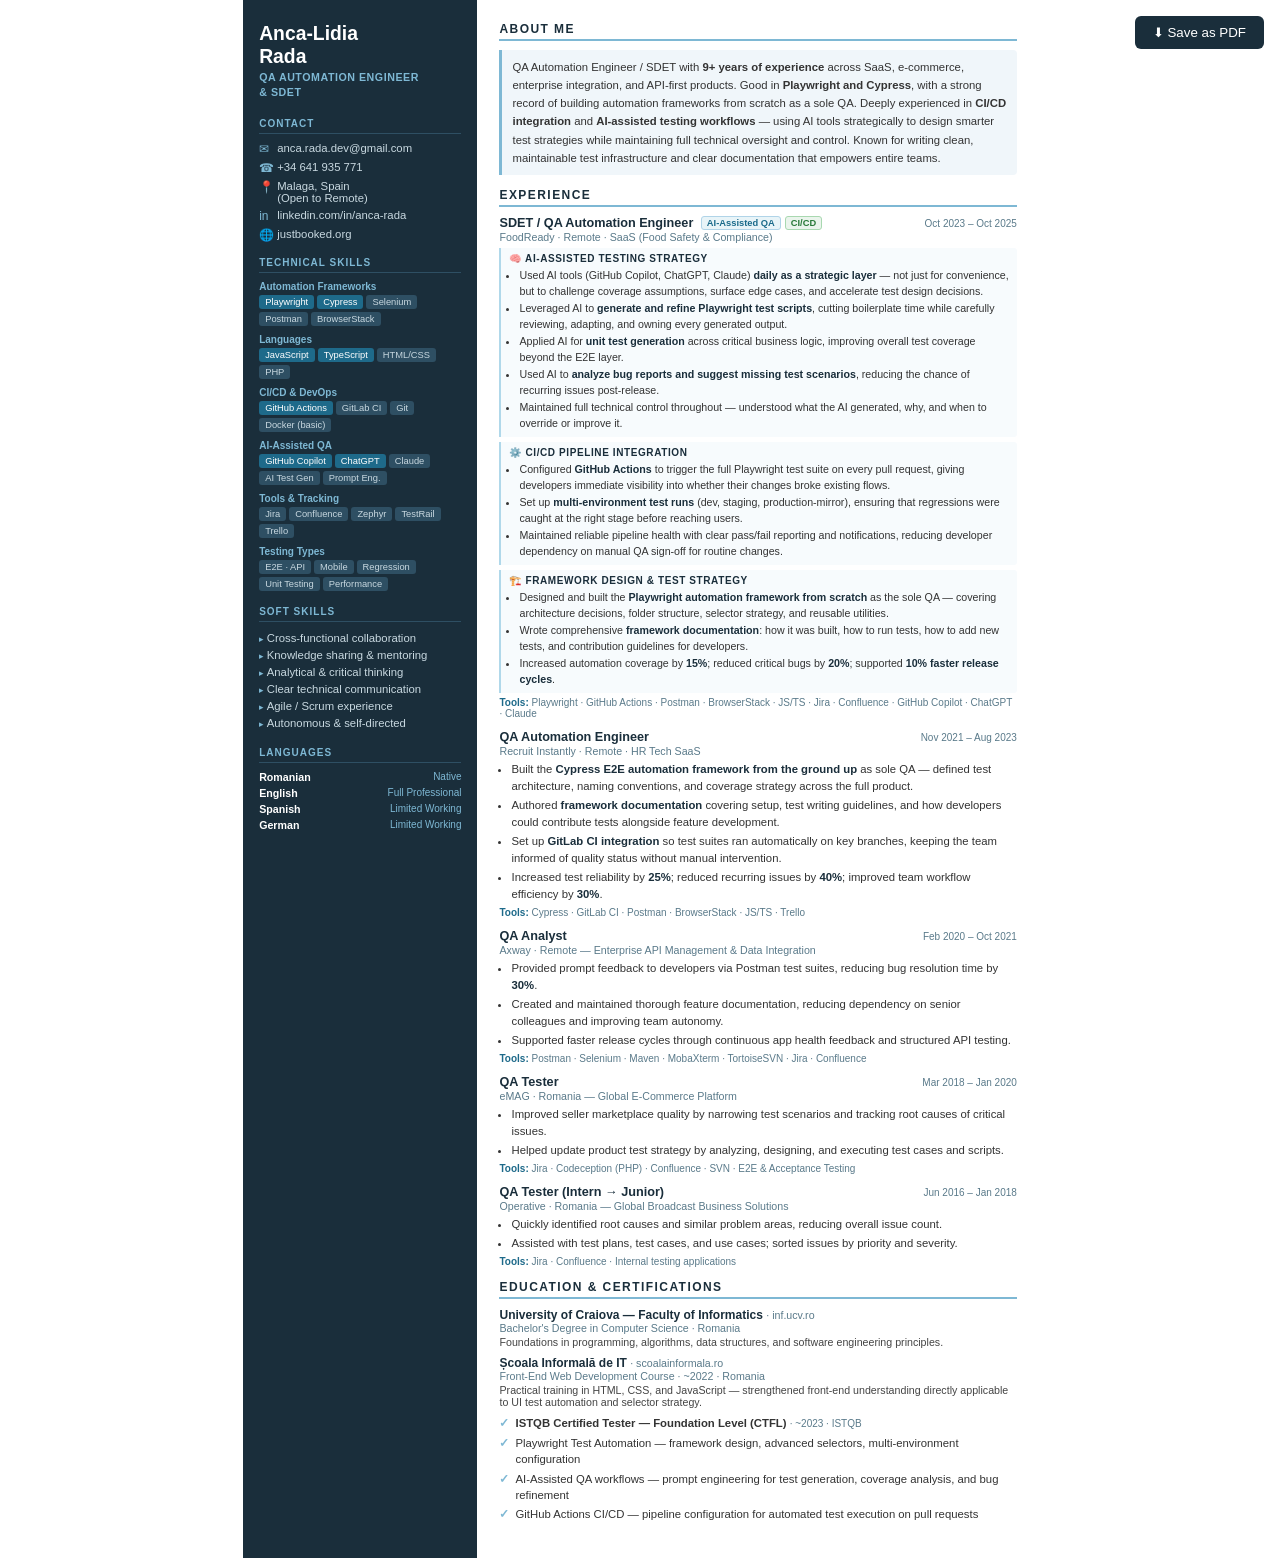
==== commit 15ff26fc: "update filename" ====
--- a/index.html
+++ b/index.html
@@ -7,14 +7,13 @@
 <style>
   * { margin: 0; padding: 0; box-sizing: border-box; }
   body { font-family: 'Segoe UI', Arial, sans-serif; font-size: 9.5pt; color: #222; background: #fff; }
-
   .page { display: flex; width: 210mm; min-height: 297mm; margin: 0 auto; }
 
-  /* LEFT SIDEBAR */
+  /* SIDEBAR */
   .sidebar { width: 62mm; background: #1a2e3b; color: #e8edf0; padding: 22px 16px; flex-shrink: 0; }
   .sidebar h1 { font-size: 14.5pt; font-weight: 700; color: #fff; line-height: 1.2; margin-bottom: 2px; }
-  .sidebar .title { font-size: 8.5pt; color: #7eb8d4; text-transform: uppercase; letter-spacing: 0.05em; margin-bottom: 18px; font-weight: 600; }
-  .sidebar-section { margin-bottom: 16px; }
+  .sidebar .title { font-size: 8pt; color: #7eb8d4; text-transform: uppercase; letter-spacing: 0.05em; margin-bottom: 18px; font-weight: 600; line-height: 1.4; }
+  .sidebar-section { margin-bottom: 15px; }
   .sidebar-section h2 { font-size: 7.5pt; text-transform: uppercase; letter-spacing: 0.1em; color: #7eb8d4; border-bottom: 1px solid #2e4f63; padding-bottom: 4px; margin-bottom: 8px; font-weight: 700; }
   .sidebar-section p, .sidebar-section li { font-size: 8.5pt; color: #c8d8e0; line-height: 1.5; }
   .sidebar-section ul { padding-left: 0; list-style: none; }
@@ -32,10 +31,10 @@
   .lang-name { color: #fff; font-weight: 600; }
   .lang-level { color: #7eb8d4; font-size: 7.5pt; }
 
-  /* MAIN CONTENT */
+  /* MAIN */
   .main { flex: 1; padding: 22px 20px 22px 22px; }
-  .section { margin-bottom: 14px; }
-  .section-title { font-size: 9pt; text-transform: uppercase; letter-spacing: 0.12em; color: #1a2e3b; font-weight: 700; border-bottom: 2px solid #7eb8d4; padding-bottom: 3px; margin-bottom: 10px; }
+  .section { margin-bottom: 13px; }
+  .section-title { font-size: 9pt; text-transform: uppercase; letter-spacing: 0.12em; color: #1a2e3b; font-weight: 700; border-bottom: 2px solid #7eb8d4; padding-bottom: 3px; margin-bottom: 9px; }
 
   .about { font-size: 8.5pt; line-height: 1.6; color: #333; background: #f0f6fa; border-left: 3px solid #7eb8d4; padding: 8px 10px; border-radius: 0 4px 4px 0; }
 
@@ -43,20 +42,30 @@
   .exp-header { display: flex; justify-content: space-between; align-items: baseline; margin-bottom: 1px; }
   .exp-title { font-size: 9.5pt; font-weight: 700; color: #1a2e3b; }
   .exp-date { font-size: 7.5pt; color: #5a7a8a; white-space: nowrap; }
-  .exp-company { font-size: 8pt; color: #5a7a8a; margin-bottom: 5px; }
+  .exp-company { font-size: 8pt; color: #5a7a8a; margin-bottom: 4px; }
   .exp-item ul { padding-left: 12px; }
   .exp-item ul li { font-size: 8.5pt; line-height: 1.5; color: #333; margin-bottom: 2px; }
   .exp-item ul li strong { color: #1a2e3b; }
   .tools-line { font-size: 7.5pt; color: #5a7a8a; margin-top: 4px; }
   .tools-line span { color: #1e6a8a; font-weight: 600; }
+
+  .subsection { background: #f7fbfd; border-left: 2px solid #b0d8ea; padding: 5px 8px; margin: 5px 0 4px 0; border-radius: 0 3px 3px 0; }
+  .subsection-title { font-size: 7.5pt; font-weight: 700; color: #1a2e3b; text-transform: uppercase; letter-spacing: 0.06em; margin-bottom: 3px; }
+  .subsection ul { padding-left: 10px; }
+  .subsection ul li { font-size: 8pt; line-height: 1.5; color: #333; margin-bottom: 1px; }
+
   .ai-badge { display: inline-block; background: #e8f4f8; color: #1a6a8a; font-size: 7pt; padding: 1px 5px; border-radius: 3px; border: 1px solid #b0d4e8; margin-left: 4px; vertical-align: middle; font-weight: 600; }
-
-  .edu-item { margin-bottom: 6px; }
+  .ci-badge { display: inline-block; background: #eaf4ec; color: #2a7a3a; font-size: 7pt; padding: 1px 5px; border-radius: 3px; border: 1px solid #a8d8b0; margin-left: 4px; vertical-align: middle; font-weight: 600; }
+
+  .edu-item { margin-bottom: 8px; }
   .edu-title { font-size: 9pt; font-weight: 700; color: #1a2e3b; }
   .edu-sub { font-size: 8pt; color: #5a7a8a; }
-
-  .cert-item { font-size: 8.5pt; color: #333; margin-bottom: 3px; }
-  .cert-item::before { content: "✓ "; color: #7eb8d4; font-weight: 700; }
+  .edu-note { font-size: 8pt; color: #444; margin-top: 2px; }
+
+  .cert-row { display: flex; align-items: flex-start; gap: 6px; margin-bottom: 4px; }
+  .cert-check { color: #7eb8d4; font-weight: 700; font-size: 9pt; flex-shrink: 0; }
+  .cert-text { font-size: 8.5pt; color: #333; line-height: 1.4; }
+  .cert-year { font-size: 7.5pt; color: #5a7a8a; }
 
   @media print {
     body { -webkit-print-color-adjust: exact; print-color-adjust: exact; }
@@ -65,62 +74,22 @@
   }
   .print-btn { position: fixed; top: 16px; right: 16px; background: #1a2e3b; color: #fff; border: none; padding: 9px 18px; border-radius: 6px; cursor: pointer; font-size: 10pt; z-index: 100; }
   .print-btn:hover { background: #1e6a8a; }
-
-   /* Avoid the grey print artifact around the photo frame */
-   .profile-frame {
-    background: none;
-    box-shadow: none;
-    padding: 0;
-    border: 4px solid #f7c948;
-  }
-
-  .profile-pic {
-    border: none;
-  }
-
-
-.profile-frame {
-  width: 170px;
-  height: 170px;
-  margin: 0 auto 12px;
-  border-radius: 50%;
-  padding: 6px;
-  background: linear-gradient(135deg, #ffd54f, #f7b733);
-  box-shadow: 0 0 0 4px rgba(247, 201, 72, 0.25), 0 10px 28px rgba(0, 0, 0, 0.12);
-}
-
-.profile-pic {
-  width: 100%;
-  height: 100%;
-  object-fit: cover;
-  border-radius: 50%;
-  border: 3px solid #c9c694;
-}
 </style>
 </head>
 <body>
-    <!-- <div class="profile-frame">
-        <img
-          src="./pics/profile-pic.JPG"
-          alt="Profile Picture"
-          aria-placeholder="profile-picture"
-          class="profile-pic"
-        />
-      </div> -->
-      
 <button class="print-btn" onclick="window.print()">⬇ Save as PDF</button>
 
 <div class="page">
   <!-- SIDEBAR -->
   <div class="sidebar">
     <h1>Anca-Lidia<br>Rada</h1>
-    <div class="title">QA Automation Engineer</div>
+    <div class="title">QA Automation Engineer<br>& SDET</div>
 
     <div class="sidebar-section">
       <h2>Contact</h2>
       <div class="contact-item"><span class="contact-icon">✉</span><span>anca.rada.dev@gmail.com</span></div>
       <div class="contact-item"><span class="contact-icon">☎</span><span>+34 641 935 771</span></div>
-      <div class="contact-item"><span class="contact-icon">📍</span><span>Malaga, Spain<br>(Open to Remote/ Hybrid)</span></div>
+      <div class="contact-item"><span class="contact-icon">📍</span><span>Malaga, Spain<br>(Open to Remote)</span></div>
       <div class="contact-item"><span class="contact-icon">in</span><span>linkedin.com/in/anca-rada</span></div>
       <div class="contact-item"><span class="contact-icon">🌐</span><span>justbooked.org</span></div>
     </div>
@@ -128,7 +97,7 @@
     <div class="sidebar-section">
       <h2>Technical Skills</h2>
       <div class="skill-group">
-        <div class="skill-group-title">Automation & Testing</div>
+        <div class="skill-group-title">Automation Frameworks</div>
         <div class="skill-tags">
           <span class="skill-tag highlight">Playwright</span>
           <span class="skill-tag highlight">Cypress</span>
@@ -138,7 +107,7 @@
         </div>
       </div>
       <div class="skill-group">
-        <div class="skill-group-title">Languages & Dev</div>
+        <div class="skill-group-title">Languages</div>
         <div class="skill-tags">
           <span class="skill-tag highlight">JavaScript</span>
           <span class="skill-tag highlight">TypeScript</span>
@@ -147,32 +116,41 @@
         </div>
       </div>
       <div class="skill-group">
+        <div class="skill-group-title">CI/CD & DevOps</div>
+        <div class="skill-tags">
+          <span class="skill-tag highlight">GitHub Actions</span>
+          <span class="skill-tag">GitLab CI</span>
+          <span class="skill-tag">Git</span>
+          <span class="skill-tag">Docker (basic)</span>
+        </div>
+      </div>
+      <div class="skill-group">
         <div class="skill-group-title">AI-Assisted QA</div>
         <div class="skill-tags">
-          <span class="skill-tag highlight">AI Test Generation</span>
-          <span class="skill-tag">Edge-Case Discovery</span>
-          <span class="skill-tag">Copilot/AI Tools</span>
-          <span class="skill-tag">Prompt Engineering</span>
-        </div>
-      </div>
-      <div class="skill-group">
-        <div class="skill-group-title">CI/CD & Tools</div>
-        <div class="skill-tags">
-          <span class="skill-tag">GitHub Actions</span>
-          <span class="skill-tag">GitLab CI</span>
+          <span class="skill-tag highlight">GitHub Copilot</span>
+          <span class="skill-tag highlight">ChatGPT</span>
+          <span class="skill-tag">Claude</span>
+          <span class="skill-tag">AI Test Gen</span>
+          <span class="skill-tag">Prompt Eng.</span>
+        </div>
+      </div>
+      <div class="skill-group">
+        <div class="skill-group-title">Tools & Tracking</div>
+        <div class="skill-tags">
           <span class="skill-tag">Jira</span>
           <span class="skill-tag">Confluence</span>
           <span class="skill-tag">Zephyr</span>
           <span class="skill-tag">TestRail</span>
+          <span class="skill-tag">Trello</span>
         </div>
       </div>
       <div class="skill-group">
         <div class="skill-group-title">Testing Types</div>
         <div class="skill-tags">
-          <span class="skill-tag">E2E Testing</span>
-          <span class="skill-tag">API Testing</span>
-          <span class="skill-tag">Mobile Testing</span>
+          <span class="skill-tag">E2E · API</span>
+          <span class="skill-tag">Mobile</span>
           <span class="skill-tag">Regression</span>
+          <span class="skill-tag">Unit Testing</span>
           <span class="skill-tag">Performance</span>
         </div>
       </div>
@@ -184,28 +162,18 @@
         <li>Cross-functional collaboration</li>
         <li>Knowledge sharing & mentoring</li>
         <li>Analytical & critical thinking</li>
-        <li>Clear communication</li>
+        <li>Clear technical communication</li>
         <li>Agile / Scrum experience</li>
-        <li>Continuous learner</li>
+        <li>Autonomous & self-directed</li>
       </ul>
     </div>
 
     <div class="sidebar-section">
       <h2>Languages</h2>
+      <div class="lang-row"><span class="lang-name">Romanian</span><span class="lang-level">Native</span></div>
       <div class="lang-row"><span class="lang-name">English</span><span class="lang-level">Full Professional</span></div>
-      <div class="lang-row"><span class="lang-name">Romanian</span><span class="lang-level">Native</span></div>
       <div class="lang-row"><span class="lang-name">Spanish</span><span class="lang-level">Limited Working</span></div>
       <div class="lang-row"><span class="lang-name">German</span><span class="lang-level">Limited Working</span></div>
-    </div>
-
-    <div class="sidebar-section">
-      <h2>Interests</h2>
-      <ul>
-        <li>Sports & fitness</li>
-        <li>Personal development</li>
-        <li>Reading</li>
-        <li>Tech & AI trends</li>
-      </ul>
     </div>
   </div>
 
@@ -214,100 +182,149 @@
     <div class="section">
       <div class="section-title">About Me</div>
       <div class="about">
-        QA Automation Engineer with <strong>9+ years of experience</strong> in web, API, mobile, e-commerce, enterprise integration, and SaaS products. Specializes in <strong>JavaScript-based automation</strong> (Playwright, Cypress) and API testing with Postman. Proven track record of building maintainable test frameworks, reducing critical bugs, and shortening release cycles. Actively integrates <strong>AI-assisted workflows</strong> — including AI-driven test scenario generation, edge-case discovery, bug report refinement, and coverage-gap analysis — to deliver faster, smarter quality assurance.
+        QA Automation Engineer / SDET with <strong>9+ years of experience</strong> across SaaS, e-commerce, enterprise integration, and API-first products. Good in <strong>Playwright and Cypress</strong>, with a strong record of building automation frameworks from scratch as a sole QA. Deeply experienced in <strong>CI/CD integration</strong> and <strong>AI-assisted testing workflows</strong> — using AI tools strategically to design smarter test strategies while maintaining full technical oversight and control. Known for writing clean, maintainable test infrastructure and clear documentation that empowers entire teams.
       </div>
     </div>
 
     <div class="section">
       <div class="section-title">Experience</div>
 
-      <div class="exp-item">
-        <div class="exp-header">
-          <span class="exp-title">QA Automation Engineer <span class="ai-badge">AI-Assisted QA</span></span>
-          <span class="exp-date">Oct 2023 – Nov 2025</span>
-        </div>
-        <div class="exp-company">FoodReady · Remote</div>
-        <ul>
-          <li>Built and maintained <strong>Playwright</strong> test framework for critical user flows, increasing automation coverage by <strong>15%</strong>.</li>
-          <li>Leveraged <strong>AI tools for test scenario generation, edge-case discovery, and bug report refinement</strong>, reducing time spent on test design.</li>
-          <li>Reported issues and risks clearly, leading to a <strong>20% reduction in critical bugs</strong> reaching production.</li>
-          <li>Provided continuous feedback on app health, supporting <strong>release cycles</strong>.</li>
-          <li>Conducted API and mobile testing to validate cross-platform integrations.</li>
-        </ul>
-        <div class="tools-line"><span>Tools:</span> Playwright · Postman · BrowserStack · JS/TS · GitHub · Jira · AI tools (Copilot, ChatGPT)</div>
-      </div>
-
+      <!-- FOODREADY -->
+      <div class="exp-item">
+        <div class="exp-header">
+          <span class="exp-title">SDET / QA Automation Engineer <span class="ai-badge">AI-Assisted QA</span><span class="ci-badge">CI/CD</span></span>
+          <span class="exp-date">Oct 2023 – Oct 2025</span>
+        </div>
+        <div class="exp-company">FoodReady · Remote · SaaS (Food Safety & Compliance)</div>
+
+        <div class="subsection">
+          <div class="subsection-title">🧠 AI-Assisted Testing Strategy</div>
+          <ul>
+            <li>Used AI tools (GitHub Copilot, ChatGPT, Claude) <strong>daily as a strategic layer</strong> — not just for convenience, but to challenge coverage assumptions, surface edge cases, and accelerate test design decisions.</li>
+            <li>Leveraged AI to <strong>generate and refine Playwright test scripts</strong>, cutting boilerplate time while carefully reviewing, adapting, and owning every generated output.</li>
+            <li>Applied AI for <strong>unit test generation</strong> across critical business logic, improving overall test coverage beyond the E2E layer.</li>
+            <li>Used AI to <strong>analyze bug reports and suggest missing test scenarios</strong>, reducing the chance of recurring issues post-release.</li>
+            <li>Maintained full technical control throughout — understood what the AI generated, why, and when to override or improve it.</li>
+          </ul>
+        </div>
+
+        <div class="subsection">
+          <div class="subsection-title">⚙️ CI/CD Pipeline Integration</div>
+          <ul>
+            <li>Configured <strong>GitHub Actions</strong> to trigger the full Playwright test suite on every pull request, giving developers immediate visibility into whether their changes broke existing flows.</li>
+            <li>Set up <strong>multi-environment test runs</strong> (dev, staging, production-mirror), ensuring that regressions were caught at the right stage before reaching users.</li>
+            <li>Maintained reliable pipeline health with clear pass/fail reporting and notifications, reducing developer dependency on manual QA sign-off for routine changes.</li>
+          </ul>
+        </div>
+
+        <div class="subsection">
+          <div class="subsection-title">🏗️ Framework Design & Test Strategy</div>
+          <ul>
+            <li>Designed and built the <strong>Playwright automation framework from scratch</strong> as the sole QA — covering architecture decisions, folder structure, selector strategy, and reusable utilities.</li>
+            <li>Wrote comprehensive <strong>framework documentation</strong>: how it was built, how to run tests, how to add new tests, and contribution guidelines for developers.</li>
+            <li>Increased automation coverage by <strong>15%</strong>; reduced critical bugs by <strong>20%</strong>; supported <strong>10% faster release cycles</strong>.</li>
+          </ul>
+        </div>
+
+        <div class="tools-line"><span>Tools:</span> Playwright · GitHub Actions · Postman · BrowserStack · JS/TS · Jira · Confluence · GitHub Copilot · ChatGPT · Claude</div>
+      </div>
+
+      <!-- RECRUIT INSTANTLY -->
       <div class="exp-item">
         <div class="exp-header">
           <span class="exp-title">QA Automation Engineer</span>
           <span class="exp-date">Nov 2021 – Aug 2023</span>
         </div>
-        <div class="exp-company">Recruit Instantly · Remote</div>
+        <div class="exp-company">Recruit Instantly · Remote · HR Tech SaaS</div>
         <ul>
-          <li>Implemented a full <strong>E2E automated test suite using Cypress</strong>, increasing test reliability by <strong>25%</strong>.</li>
-          <li>Organized stories and priorities within a small team, improving workflow efficiency by <strong>30%</strong>.</li>
-          <li>Reported defects and product risks, contributing to <strong>reduction in recurring issues</strong>.</li>
+          <li>Built the <strong>Cypress E2E automation framework from the ground up</strong> as sole QA — defined test architecture, naming conventions, and coverage strategy across the full product.</li>
+          <li>Authored <strong>framework documentation</strong> covering setup, test writing guidelines, and how developers could contribute tests alongside feature development.</li>
+          <li>Set up <strong>GitLab CI integration</strong> so test suites ran automatically on key branches, keeping the team informed of quality status without manual intervention.</li>
+          <li>Increased test reliability by <strong>25%</strong>; reduced recurring issues by <strong>40%</strong>; improved team workflow efficiency by <strong>30%</strong>.</li>
         </ul>
-        <div class="tools-line"><span>Tools:</span> Cypress · Postman · Trello · BrowserStack · JS/TS · GitLab</div>
-      </div>
-
+        <div class="tools-line"><span>Tools:</span> Cypress · GitLab CI · Postman · BrowserStack · JS/TS · Trello</div>
+      </div>
+
+      <!-- AXWAY -->
       <div class="exp-item">
         <div class="exp-header">
           <span class="exp-title">QA Analyst</span>
           <span class="exp-date">Feb 2020 – Oct 2021</span>
         </div>
-        <div class="exp-company">Axway · Remote — Enterprise Data Integration & Full Life Cycle API Management</div>
+        <div class="exp-company">Axway · Remote — Enterprise API Management & Data Integration</div>
         <ul>
-          <li>Provided prompt developer feedback via Postman test suites, reducing <strong>bug resolution time.</strong></li>
-          <li>Provided continuous feedback on application health, helping shorten release cycles by <strong>10%</strong>.</li>
-          <li>Reduced dependency on senior colleagues by creating and maintaining thorough feature documentation.</li>
+          <li>Provided prompt feedback to developers via Postman test suites, reducing bug resolution time by <strong>30%</strong>.</li>
+          <li>Created and maintained thorough feature documentation, reducing dependency on senior colleagues and improving team autonomy.</li>
+          <li>Supported faster release cycles through continuous app health feedback and structured API testing.</li>
         </ul>
         <div class="tools-line"><span>Tools:</span> Postman · Selenium · Maven · MobaXterm · TortoiseSVN · Jira · Confluence</div>
       </div>
 
+      <!-- EMAG -->
       <div class="exp-item">
         <div class="exp-header">
           <span class="exp-title">QA Tester</span>
           <span class="exp-date">Mar 2018 – Jan 2020</span>
         </div>
-        <div class="exp-company">eMAG Research — Global E-Commerce Platform</div>
+        <div class="exp-company">eMAG · Romania — Global E-Commerce Platform</div>
         <ul>
-          <li>Improved seller marketplace quality by narrowing down test scenarios and tracking root causes of critical issues.</li>
-          <li>Updated the product test strategy by analyzing, designing, and executing test cases and scripts.</li>
+          <li>Improved seller marketplace quality by narrowing test scenarios and tracking root causes of critical issues.</li>
+          <li>Helped update product test strategy by analyzing, designing, and executing test cases and scripts.</li>
         </ul>
         <div class="tools-line"><span>Tools:</span> Jira · Codeception (PHP) · Confluence · SVN · E2E & Acceptance Testing</div>
       </div>
 
+      <!-- OPERATIVE -->
       <div class="exp-item">
         <div class="exp-header">
           <span class="exp-title">QA Tester (Intern → Junior)</span>
           <span class="exp-date">Jun 2016 – Jan 2018</span>
         </div>
-        <div class="exp-company">Operative · Global Broadcast Business Solutions Provider</div>
+        <div class="exp-company">Operative · Romania — Global Broadcast Business Solutions</div>
         <ul>
-          <li>Quickly identified root causes and similar problem areas, decreasing overall issue count.</li>
+          <li>Quickly identified root causes and similar problem areas, reducing overall issue count.</li>
           <li>Assisted with test plans, test cases, and use cases; sorted issues by priority and severity.</li>
         </ul>
         <div class="tools-line"><span>Tools:</span> Jira · Confluence · Internal testing applications</div>
       </div>
     </div>
 
+    <!-- EDUCATION -->
     <div class="section">
-      <div class="section-title">Education</div>
+      <div class="section-title">Education & Certifications</div>
+
       <div class="edu-item">
-        <div class="edu-title">University of Informatics & Mathematics</div>
-        <div class="edu-sub">Romania — Bachelor's degree in Computer Science</div>
-        <div class="edu-sub" style="margin-top:3px; font-size:8pt; color:#444;">Strong foundations in programming, algorithms, problem-solving, and independent research/debugging.</div>
-      </div>
-    </div>
-
-    <div class="section">
-      <div class="section-title">Certifications & Continuous Learning</div>
-      <div class="cert-item">Playwright Test Automation — hands-on framework design and advanced selectors</div>
-      <div class="cert-item">AI-Assisted QA workflows — prompt engineering for test generation and coverage analysis</div>
-      <div class="cert-item">Postman API Testing — collections, environments, automated assertions</div>
-      <div class="cert-item"">ISTQB Foundation Level certification</div>
-    </div>
+        <div class="edu-title">University of Craiova — Faculty of Informatics <span style="font-size:8pt; font-weight:400; color:#5a7a8a;">· inf.ucv.ro</span></div>
+        <div class="edu-sub">Bachelor's Degree in Computer Science · Romania</div>
+        <div class="edu-note">Foundations in programming, algorithms, data structures, and software engineering principles.</div>
+      </div>
+
+      <div class="edu-item">
+        <div class="edu-title">Școala Informală de IT <span style="font-size:8pt; font-weight:400; color:#5a7a8a;">· scoalainformala.ro</span></div>
+        <div class="edu-sub">Front-End Web Development Course · ~2022 · Romania</div>
+        <div class="edu-note">Practical training in HTML, CSS, and JavaScript — strengthened front-end understanding directly applicable to UI test automation and selector strategy.</div>
+      </div>
+
+      <div style="margin-top: 8px;">
+        <div class="cert-row">
+          <span class="cert-check">✓</span>
+          <span class="cert-text"><strong>ISTQB Certified Tester — Foundation Level (CTFL)</strong> <span class="cert-year">· ~2023 · ISTQB</span></span>
+        </div>
+        <div class="cert-row">
+          <span class="cert-check">✓</span>
+          <span class="cert-text">Playwright Test Automation — framework design, advanced selectors, multi-environment configuration</span>
+        </div>
+        <div class="cert-row">
+          <span class="cert-check">✓</span>
+          <span class="cert-text">AI-Assisted QA workflows — prompt engineering for test generation, coverage analysis, and bug refinement</span>
+        </div>
+        <div class="cert-row">
+          <span class="cert-check">✓</span>
+          <span class="cert-text">GitHub Actions CI/CD — pipeline configuration for automated test execution on pull requests</span>
+        </div>
+      </div>
+    </div>
+
   </div>
 </div>
 </body>
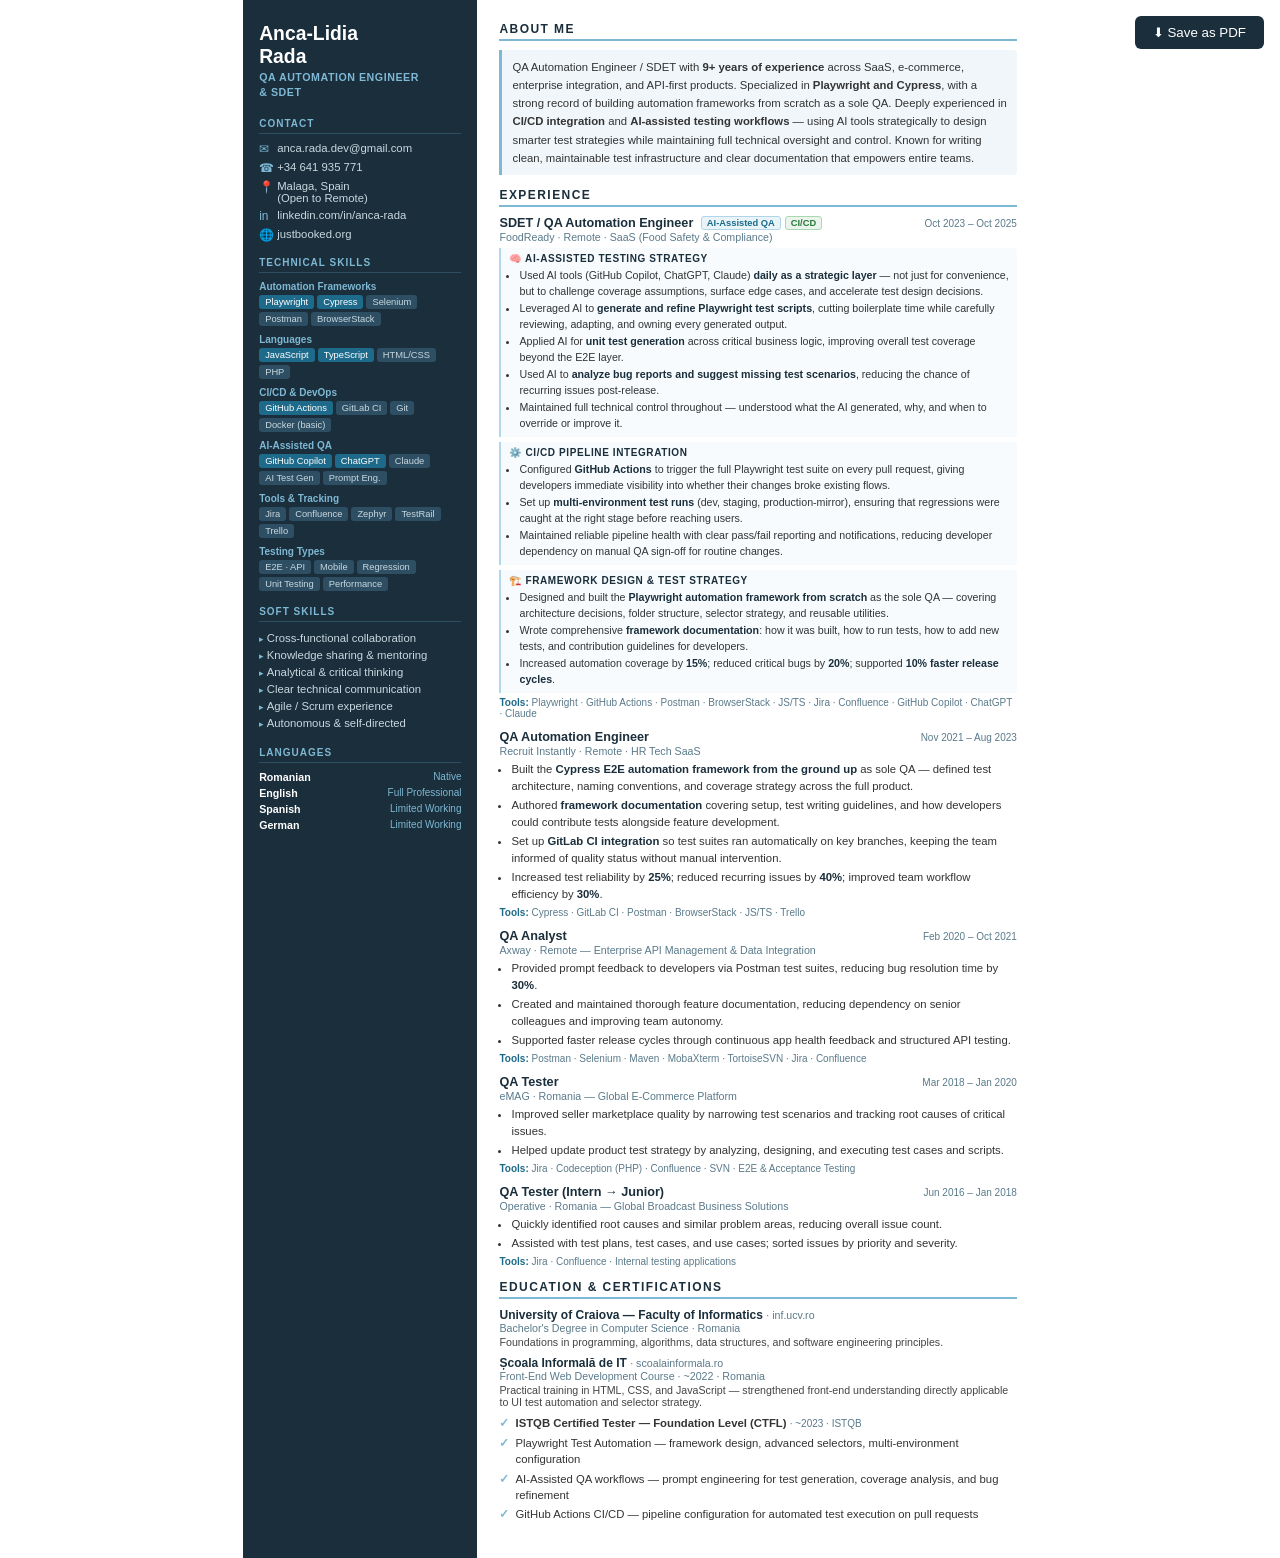
==== commit c2f774f1: "update cv" ====
--- a/index.html
+++ b/index.html
@@ -38,7 +38,7 @@
 
   .about { font-size: 8.5pt; line-height: 1.6; color: #333; background: #f0f6fa; border-left: 3px solid #7eb8d4; padding: 8px 10px; border-radius: 0 4px 4px 0; }
 
-  .exp-item { margin-bottom: 11px; }
+  .exp-item { margin-bottom: 11px; page-break-inside: avoid}
   .exp-header { display: flex; justify-content: space-between; align-items: baseline; margin-bottom: 1px; }
   .exp-title { font-size: 9.5pt; font-weight: 700; color: #1a2e3b; }
   .exp-date { font-size: 7.5pt; color: #5a7a8a; white-space: nowrap; }
@@ -182,7 +182,7 @@
     <div class="section">
       <div class="section-title">About Me</div>
       <div class="about">
-        QA Automation Engineer / SDET with <strong>9+ years of experience</strong> across SaaS, e-commerce, enterprise integration, and API-first products. Good in <strong>Playwright and Cypress</strong>, with a strong record of building automation frameworks from scratch as a sole QA. Deeply experienced in <strong>CI/CD integration</strong> and <strong>AI-assisted testing workflows</strong> — using AI tools strategically to design smarter test strategies while maintaining full technical oversight and control. Known for writing clean, maintainable test infrastructure and clear documentation that empowers entire teams.
+        QA Automation Engineer / SDET with <strong>9+ years of experience</strong> across SaaS, e-commerce, enterprise integration, and API-first products. Specialized in <strong>Playwright and Cypress</strong>, with a strong record of building automation frameworks from scratch as a sole QA. Deeply experienced in <strong>CI/CD integration</strong> and <strong>AI-assisted testing workflows</strong> — using AI tools strategically to design smarter test strategies while maintaining full technical oversight and control. Known for writing clean, maintainable test infrastructure and clear documentation that empowers entire teams.
       </div>
     </div>
 
@@ -248,6 +248,7 @@
       <!-- AXWAY -->
       <div class="exp-item">
         <div class="exp-header">
+          
           <span class="exp-title">QA Analyst</span>
           <span class="exp-date">Feb 2020 – Oct 2021</span>
         </div>
